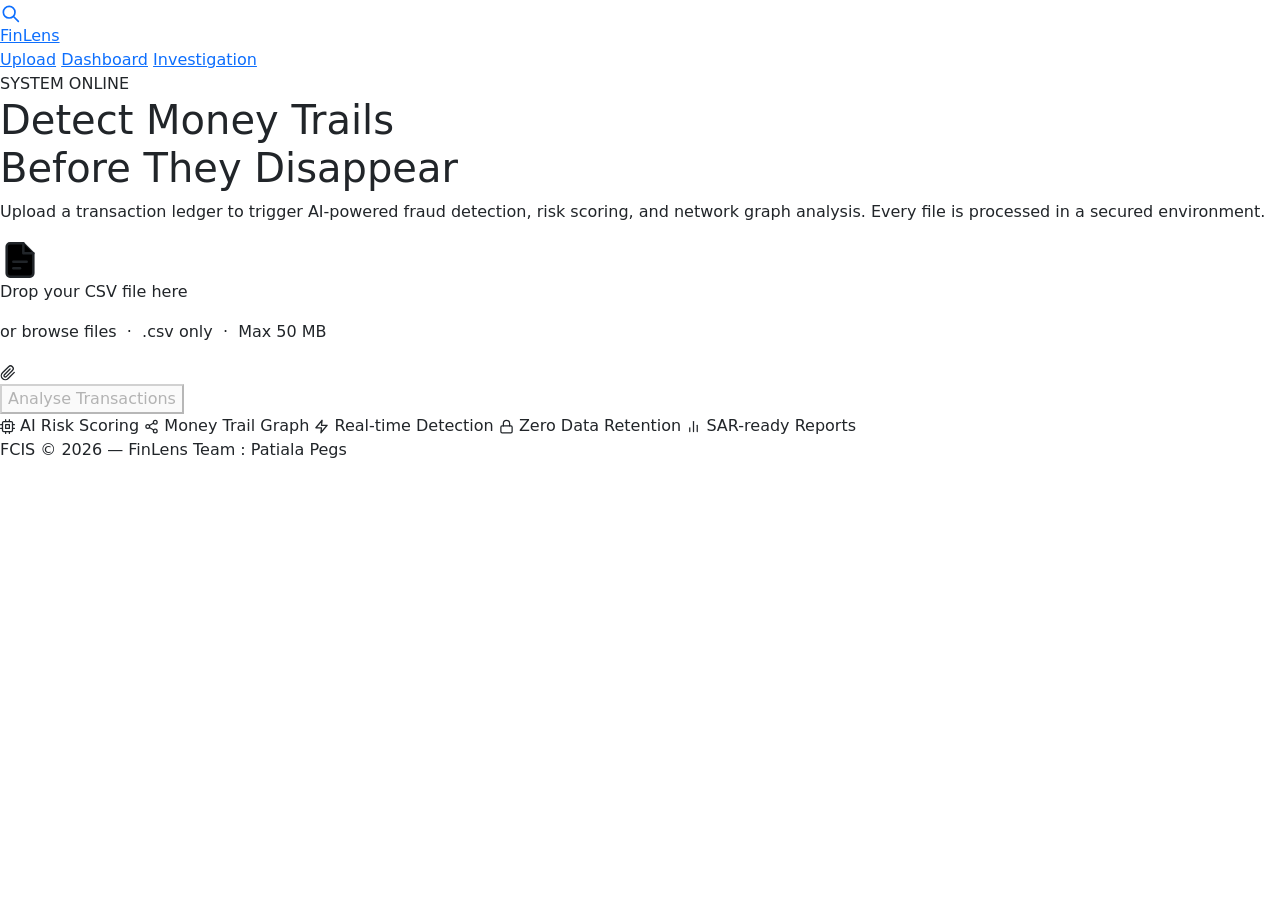
==== index.html @ 8f6d6f39 "Update index.html" ====
<!DOCTYPE html>
<html lang="en">
<head>
  <meta charset="UTF-8" />
  <meta name="viewport" content="width=device-width, initial-scale=1.0" />
  <meta http-equiv="X-Content-Type-Options" content="nosniff" />
  <meta http-equiv="X-Frame-Options" content="DENY" />
  <meta name="referrer" content="strict-origin-when-cross-origin" />
  <title>FinLens</title>

  <link
    rel="stylesheet"
    href="https://cdn.jsdelivr.net/npm/bootstrap@5.3.3/dist/css/bootstrap.min.css"
    integrity="sha384-QWTKZyjpPEjISv5WaRU9OFeRpok6YctnYmDr5pNlyT2bRjXh0JMhjY6hW+ALEwIH"
    crossorigin="anonymous"
  />
  <link
    rel="stylesheet"
    href="https://cdn.jsdelivr.net/npm/bootstrap-icons@1.11.3/font/bootstrap-icons.min.css"
    crossorigin="anonymous"
  />
  <link rel="stylesheet" href="style.css" />
  <link rel="icon" type="image/x-icon" href="favicon.ico">

<link rel="icon" type="image/png" sizes="32x32" href="favicon-32x32.png">
<link rel="icon" type="image/png" sizes="16x16" href="favicon-16x16.png">

<link rel="apple-touch-icon" sizes="192x192" href="favicon-192x192.png">
</head>
<body class="upload-page">

  <!-- ===================== NAVBAR ===================== -->
  <nav class="fcis-navbar">
    <a href="index.html" class="fcis-brand">
      <!-- Brand icon: magnifying glass / search -->
      <div class="fcis-brand-icon">
        <svg width="20" height="20" viewBox="0 0 24 24" fill="none" stroke="currentColor" stroke-width="2" stroke-linecap="round" stroke-linejoin="round" aria-hidden="true">
          <circle cx="11" cy="11" r="7"/>
          <line x1="16.5" y1="16.5" x2="22" y2="22"/>
        </svg>
      </div>
      <span class="fcis-brand-name">FinLens</span>
    </a>

    <div class="fcis-nav-links">
      <a href="index.html"         class="fcis-nav-link active">Upload</a>
      <a href="dashboard.html"     class="fcis-nav-link">Dashboard</a>
      <a href="investigation.html" class="fcis-nav-link">Investigation</a>
    </div>

    <span class="status-dot">SYSTEM ONLINE</span>
  </nav>

  <!-- ===================== HERO ===================== -->
  <main class="upload-hero">
    <div class="upload-hero-inner">

      <!-- <div class="upload-eyebrow">Financial Crime Intelligence</div> -->

      <h1 class="upload-title">
        Detect <span>Money Trails</span><br />Before They Disappear
      </h1>

      <p class="upload-subtitle">
        Upload a transaction ledger to trigger AI-powered fraud detection, risk scoring,
        and network graph analysis. Every file is processed in a secured environment.
      </p>

      <!-- Drop Zone -->
      <div id="drop-zone" class="drop-zone" role="button" aria-label="CSV file upload area" tabindex="0">

        <!-- File / document icon -->
        <span class="drop-icon" aria-hidden="true">
          <svg width="40" height="40" viewBox="0 0 24 24" fill="black" stroke="currentColor" stroke-width="1.5" stroke-linecap="round" stroke-linejoin="round">
            <path d="M14 2H6a2 2 0 0 0-2 2v16a2 2 0 0 0 2 2h12a2 2 0 0 0 2-2V8z"/>
            <polyline points="14 2 14 8 20 8"/>
            <line x1="8" y1="13" x2="16" y2="13"/>
            <line x1="8" y1="17" x2="12" y2="17"/>
          </svg>
        </span>

        <p class="drop-title">Drop your CSV file here</p>
        <p class="drop-hint">
          or <span class="drop-browse" id="browse-btn" role="button" tabindex="0">browse files</span>
          &nbsp;·&nbsp; .csv only &nbsp;·&nbsp; Max 50 MB
        </p>

        <input
          type="file"
          id="csv-file-input"
          accept=".csv"
          style="display:none"
          aria-hidden="true"
          tabindex="-1"
        />
      </div>

      <!-- File info row (shown after selection) -->
      <div id="file-selected-info" class="file-selected-info">
        <!-- Paperclip / attachment icon -->
        <svg width="16" height="16" viewBox="0 0 24 24" fill="none" stroke="currentColor" stroke-width="2" stroke-linecap="round" stroke-linejoin="round" aria-hidden="true">
          <path d="M21.44 11.05l-9.19 9.19a6 6 0 0 1-8.49-8.49l9.19-9.19a4 4 0 0 1 5.66 5.66L9.41 17.41a2 2 0 0 1-2.83-2.83l8.49-8.48"/>
        </svg>
        <span id="file-name" class="file-name"></span>
        <span id="file-size" class="file-size"></span>
      </div>

      <!-- Status message -->
      <div id="upload-status" class="upload-status" role="status" aria-live="polite">
        <span id="status-icon" class="status-icon"></span>
        <span id="status-msg"></span>
      </div>

      <!-- Actions -->
      <div class="upload-actions">
        <button
          id="upload-btn"
          class="btn-fcis-primary"
          disabled
          aria-label="Upload and analyse CSV file"
        >
          <span id="upload-spinner" style="display:none" class="spinner" aria-hidden="true"></span>
          <span>Analyse Transactions</span>
        </button>

        
      </div>

      <!-- Feature pills -->
      <div class="feature-pills" aria-label="Capabilities">

        <!-- AI Risk Scoring: cpu / chip icon -->
        <span class="feature-pill">
          <svg width="15" height="15" viewBox="0 0 24 24" fill="none" stroke="currentColor" stroke-width="2" stroke-linecap="round" stroke-linejoin="round" aria-hidden="true">
            <rect x="4" y="4" width="16" height="16" rx="2"/>
            <rect x="9" y="9" width="6" height="6"/>
            <line x1="9"  y1="1"  x2="9"  y2="4"/>
            <line x1="15" y1="1"  x2="15" y2="4"/>
            <line x1="9"  y1="20" x2="9"  y2="23"/>
            <line x1="15" y1="20" x2="15" y2="23"/>
            <line x1="1"  y1="9"  x2="4"  y2="9"/>
            <line x1="1"  y1="15" x2="4"  y2="15"/>
            <line x1="20" y1="9"  x2="23" y2="9"/>
            <line x1="20" y1="15" x2="23" y2="15"/>
          </svg>
          AI Risk Scoring
        </span>

        <!-- Money Trail Graph: share / node network icon -->
        <span class="feature-pill">
          <svg width="15" height="15" viewBox="0 0 24 24" fill="none" stroke="currentColor" stroke-width="2" stroke-linecap="round" stroke-linejoin="round" aria-hidden="true">
            <circle cx="18" cy="5"  r="3"/>
            <circle cx="6"  cy="12" r="3"/>
            <circle cx="18" cy="19" r="3"/>
            <line x1="8.59"  y1="13.51" x2="15.42" y2="17.49"/>
            <line x1="15.41" y1="6.51"  x2="8.59"  y2="10.49"/>
          </svg>
          Money Trail Graph
        </span>

        <!-- Real-time Detection: zap / lightning icon -->
        <span class="feature-pill">
          <svg width="15" height="15" viewBox="0 0 24 24" fill="none" stroke="currentColor" stroke-width="2" stroke-linecap="round" stroke-linejoin="round" aria-hidden="true">
            <polygon points="13 2 3 14 12 14 11 22 21 10 12 10 13 2"/>
          </svg>
          Real-time Detection
        </span>

        <!-- Zero Data Retention: lock icon -->
        <span class="feature-pill">
          <svg width="15" height="15" viewBox="0 0 24 24" fill="none" stroke="currentColor" stroke-width="2" stroke-linecap="round" stroke-linejoin="round" aria-hidden="true">
            <rect x="3" y="11" width="18" height="11" rx="2" ry="2"/>
            <path d="M7 11V7a5 5 0 0 1 10 0v4"/>
          </svg>
          Zero Data Retention
        </span>

        <!-- SAR-ready Reports: bar chart icon -->
        <span class="feature-pill">
          <svg width="15" height="15" viewBox="0 0 24 24" fill="none" stroke="currentColor" stroke-width="2" stroke-linecap="round" stroke-linejoin="round" aria-hidden="true">
            <line x1="18" y1="20" x2="18" y2="10"/>
            <line x1="12" y1="20" x2="12" y2="4"/>
            <line x1="6"  y1="20" x2="6"  y2="14"/>
          </svg>
          SAR-ready Reports
        </span>

      </div>

    </div>
  </main>

  <!-- ===================== FOOTER ===================== -->
  <footer class="fcis-footer">
    <span class="fcis-footer-text">FCIS &copy; 2026 &mdash; FinLens</span>
    <span class="fcis-footer-text">Team : Patiala Pegs</span>
  </footer>

  <script
    src="https://cdn.jsdelivr.net/npm/bootstrap@5.3.3/dist/js/bootstrap.bundle.min.js"
    integrity="sha384-YvpcrYf0tY3lHB60NNkmXc4s9bIOgUxi8T/jzmWBjstz8T8AlGkgqamFxlYEMJF8"
    crossorigin="anonymous"
  ></script>
  <script src="app.js"></script>
</body>
</html>
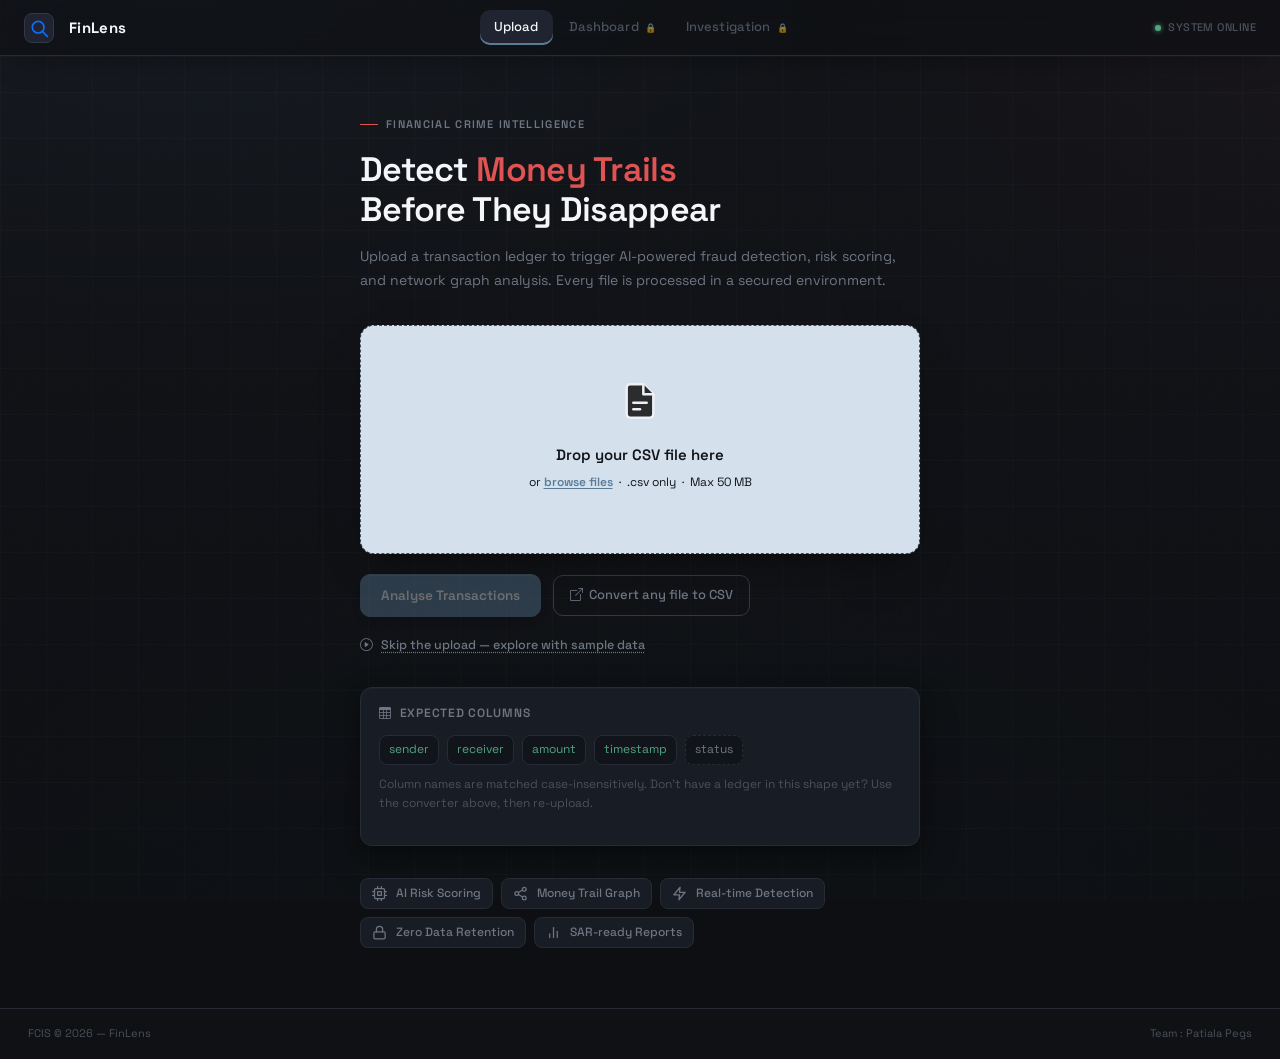
==== commit 20f033df: "Add files via upload" ====
--- a/index.html
+++ b/index.html
@@ -21,10 +21,8 @@
   />
   <link rel="stylesheet" href="style.css" />
   <link rel="icon" type="image/x-icon" href="favicon.ico">
-
 <link rel="icon" type="image/png" sizes="32x32" href="favicon-32x32.png">
 <link rel="icon" type="image/png" sizes="16x16" href="favicon-16x16.png">
-
 <link rel="apple-touch-icon" sizes="192x192" href="favicon-192x192.png">
 </head>
 <body class="upload-page">
@@ -32,7 +30,6 @@
   <!-- ===================== NAVBAR ===================== -->
   <nav class="fcis-navbar">
     <a href="index.html" class="fcis-brand">
-      <!-- Brand icon: magnifying glass / search -->
       <div class="fcis-brand-icon">
         <svg width="20" height="20" viewBox="0 0 24 24" fill="none" stroke="currentColor" stroke-width="2" stroke-linecap="round" stroke-linejoin="round" aria-hidden="true">
           <circle cx="11" cy="11" r="7"/>
@@ -42,20 +39,31 @@
       <span class="fcis-brand-name">FinLens</span>
     </a>
 
-    <div class="fcis-nav-links">
-      <a href="index.html"         class="fcis-nav-link active">Upload</a>
-      <a href="dashboard.html"     class="fcis-nav-link">Dashboard</a>
-      <a href="investigation.html" class="fcis-nav-link">Investigation</a>
+    <div class="fcis-nav-links" id="fcis-nav-links">
+      <a href="index.html" class="fcis-nav-link active">Upload</a>
+      <a href="dashboard.html" class="fcis-nav-link" data-requires-upload>Dashboard</a>
+      <a href="investigation.html" class="fcis-nav-link" data-requires-upload>Investigation</a>
     </div>
 
-    <span class="status-dot">SYSTEM ONLINE</span>
+    <div class="fcis-navbar-right">
+      <span class="status-dot"><span class="status-text">SYSTEM ONLINE</span></span>
+      <button class="fcis-menu-toggle" id="nav-menu-toggle" aria-label="Toggle navigation menu" aria-expanded="false" aria-controls="fcis-nav-links">
+        <span class="menu-bar"></span>
+        <span class="menu-bar"></span>
+        <span class="menu-bar"></span>
+      </button>
+    </div>
   </nav>
+  <div class="nav-menu-backdrop" id="nav-menu-backdrop"></div>
+
+  <!-- Toast for locked-nav clicks -->
+  <div id="nav-toast" class="nav-toast" role="status" aria-live="polite"></div>
 
   <!-- ===================== HERO ===================== -->
   <main class="upload-hero">
     <div class="upload-hero-inner">
 
-      <!-- <div class="upload-eyebrow">Financial Crime Intelligence</div> -->
+      <div class="upload-eyebrow">Financial Crime Intelligence</div>
 
       <h1 class="upload-title">
         Detect <span>Money Trails</span><br />Before They Disappear
@@ -69,7 +77,6 @@
       <!-- Drop Zone -->
       <div id="drop-zone" class="drop-zone" role="button" aria-label="CSV file upload area" tabindex="0">
 
-        <!-- File / document icon -->
         <span class="drop-icon" aria-hidden="true">
           <svg width="40" height="40" viewBox="0 0 24 24" fill="black" stroke="currentColor" stroke-width="1.5" stroke-linecap="round" stroke-linejoin="round">
             <path d="M14 2H6a2 2 0 0 0-2 2v16a2 2 0 0 0 2 2h12a2 2 0 0 0 2-2V8z"/>
@@ -97,7 +104,6 @@
 
       <!-- File info row (shown after selection) -->
       <div id="file-selected-info" class="file-selected-info">
-        <!-- Paperclip / attachment icon -->
         <svg width="16" height="16" viewBox="0 0 24 24" fill="none" stroke="currentColor" stroke-width="2" stroke-linecap="round" stroke-linejoin="round" aria-hidden="true">
           <path d="M21.44 11.05l-9.19 9.19a6 6 0 0 1-8.49-8.49l9.19-9.19a4 4 0 0 1 5.66 5.66L9.41 17.41a2 2 0 0 1-2.83-2.83l8.49-8.48"/>
         </svg>
@@ -123,13 +129,43 @@
           <span>Analyse Transactions</span>
         </button>
 
-        
+        <a
+          href="https://cloudconvert.com/csv-converter"
+          target="_blank"
+          rel="noopener noreferrer"
+          class="btn-fcis-ghost"
+        >
+          <i class="bi bi-box-arrow-up-right" aria-hidden="true"></i>
+          Convert any file to CSV
+        </a>
+      </div>
+
+      <button id="demo-data-btn" class="demo-data-link" type="button">
+        <i class="bi bi-play-circle" aria-hidden="true"></i>
+        Skip the upload — explore with sample data
+      </button>
+
+      <!-- Expected schema -->
+      <div class="schema-card">
+        <div class="schema-card-header">
+          <i class="bi bi-table" aria-hidden="true"></i>
+          Expected columns
+        </div>
+        <div class="schema-cols">
+          <code>sender</code>
+          <code>receiver</code>
+          <code>amount</code>
+          <code>timestamp</code>
+          <code class="schema-optional">status</code>
+        </div>
+        <p class="schema-note">
+          Column names are matched case-insensitively. Don't have a ledger in this shape yet?
+          Use the converter above, then re-upload.
+        </p>
       </div>
 
       <!-- Feature pills -->
       <div class="feature-pills" aria-label="Capabilities">
-
-        <!-- AI Risk Scoring: cpu / chip icon -->
         <span class="feature-pill">
           <svg width="15" height="15" viewBox="0 0 24 24" fill="none" stroke="currentColor" stroke-width="2" stroke-linecap="round" stroke-linejoin="round" aria-hidden="true">
             <rect x="4" y="4" width="16" height="16" rx="2"/>
@@ -145,8 +181,6 @@
           </svg>
           AI Risk Scoring
         </span>
-
-        <!-- Money Trail Graph: share / node network icon -->
         <span class="feature-pill">
           <svg width="15" height="15" viewBox="0 0 24 24" fill="none" stroke="currentColor" stroke-width="2" stroke-linecap="round" stroke-linejoin="round" aria-hidden="true">
             <circle cx="18" cy="5"  r="3"/>
@@ -157,16 +191,12 @@
           </svg>
           Money Trail Graph
         </span>
-
-        <!-- Real-time Detection: zap / lightning icon -->
         <span class="feature-pill">
           <svg width="15" height="15" viewBox="0 0 24 24" fill="none" stroke="currentColor" stroke-width="2" stroke-linecap="round" stroke-linejoin="round" aria-hidden="true">
             <polygon points="13 2 3 14 12 14 11 22 21 10 12 10 13 2"/>
           </svg>
           Real-time Detection
         </span>
-
-        <!-- Zero Data Retention: lock icon -->
         <span class="feature-pill">
           <svg width="15" height="15" viewBox="0 0 24 24" fill="none" stroke="currentColor" stroke-width="2" stroke-linecap="round" stroke-linejoin="round" aria-hidden="true">
             <rect x="3" y="11" width="18" height="11" rx="2" ry="2"/>
@@ -174,8 +204,6 @@
           </svg>
           Zero Data Retention
         </span>
-
-        <!-- SAR-ready Reports: bar chart icon -->
         <span class="feature-pill">
           <svg width="15" height="15" viewBox="0 0 24 24" fill="none" stroke="currentColor" stroke-width="2" stroke-linecap="round" stroke-linejoin="round" aria-hidden="true">
             <line x1="18" y1="20" x2="18" y2="10"/>
@@ -184,7 +212,6 @@
           </svg>
           SAR-ready Reports
         </span>
-
       </div>
 
     </div>
@@ -203,4 +230,4 @@
   ></script>
   <script src="app.js"></script>
 </body>
-</html>
+</html>
--- a/style.css
+++ b/style.css
@@ -0,0 +1,1811 @@
+@import url('https://fonts.googleapis.com/css2?family=Space+Grotesk:wght@300;400;500;600;700&family=JetBrains+Mono:wght@400;500;600;700&display=swap');
+
+/* ============================================================
+   DESIGN TOKENS
+   ============================================================ */
+:root {
+  /* Surfaces */
+  --bg-primary:      #0F1115;
+  --bg-panel:        #181C24;
+  --bg-panel-raised: #1F2430;
+  --bg-inset:        #11141A;
+  --bg-overlay:      rgba(15, 17, 21, 0.82);
+
+  /* Borders */
+  --border-subtle: #262B35;
+  --border-default:#323847;
+  --border-strong: #424A5C;
+
+  /* Text */
+  --text-primary:   #F4F6F8;
+  --text-secondary: #6E7683;
+  --text-tertiary:  #4A505C;
+
+  /* Risk gradient — the only colour system that carries meaning */
+  --critical: #E05353;
+  --high:     #D17A4A;
+  --medium:   #DF9F4F;
+  --low:      #52A47F;
+
+  --critical-wash: rgba(224, 83, 83, 0.12);
+  --high-wash:     rgba(209, 122, 74, 0.12);
+  --medium-wash:   rgba(223, 159, 79, 0.12);
+  --low-wash:      rgba(82, 164, 127, 0.12);
+
+  --critical-border: rgba(224, 83, 83, 0.32);
+  --high-border:     rgba(209, 122, 74, 0.32);
+  --medium-border:   rgba(223, 159, 79, 0.32);
+  --low-border:      rgba(82, 164, 127, 0.32);
+
+  /* Neutral accent — used for navigation/action, never for risk */
+  --accent:       #5B7C99;
+  --accent-hover: #6E91AC;
+  --accent-wash:  rgba(91, 124, 153, 0.14);
+  --accent-border:rgba(91, 124, 153, 0.32);
+
+  /* Type */
+  --font-display: 'Space Grotesk', -apple-system, BlinkMacSystemFont, sans-serif;
+  --font-body:    'Space Grotesk', -apple-system, BlinkMacSystemFont, sans-serif;
+  --font-mono:    'Space Grotesk', 'Courier New', monospace;
+
+  /* Radii */
+  --radius-sm: 8px;
+  --radius-md: 10px;
+  --radius-lg: 12px;
+  --radius-xl: 14px;
+
+  /* Motion */
+  --ease: cubic-bezier(0.4, 0, 0.2, 1);
+  --motion: 280ms var(--ease);
+  --motion-fast: 160ms var(--ease);
+
+  /* Elevation — layered soft shadows, no hard rings, no glow at the edge */
+  --shadow-panel:
+    0 1px 0 rgba(255, 255, 255, 0.03) inset,
+    0 1px 1px rgba(0, 0, 0, 0.4),
+    0 10px 24px rgba(0, 0, 0, 0.32),
+    0 28px 56px rgba(0, 0, 0, 0.22);
+  --shadow-drawer:
+    0 1px 0 rgba(255, 255, 255, 0.04) inset,
+    0 2px 4px rgba(0, 0, 0, 0.42),
+    0 18px 44px rgba(0, 0, 0, 0.46),
+    0 36px 88px rgba(0, 0, 0, 0.3);
+  --shadow-float:
+    0 1px 0 rgba(255, 255, 255, 0.025) inset,
+    0 6px 16px rgba(0, 0, 0, 0.3),
+    0 18px 40px rgba(0, 0, 0, 0.22);
+  --shadow-inset: inset 0 1px 0 rgba(255, 255, 255, 0.02);
+
+  /* Ambient glow — soft and distant, never a ring at the edge */
+  --glow-accent:   0 0 90px -34px rgba(91, 124, 153, 0.22);
+  --glow-critical: 0 0 80px -32px rgba(224, 83, 83, 0.16);
+  --glow-low:      0 0 80px -32px rgba(82, 164, 127, 0.14);
+}
+
+*, *::before, *::after { box-sizing: border-box; margin: 0; padding: 0; }
+html { scroll-behavior: smooth; }
+
+body {
+  font-family: var(--font-body);
+  color: var(--text-primary);
+  font-size: 14px;
+  line-height: 1.6;
+  min-height: 100vh;
+  -webkit-font-smoothing: antialiased;
+  font-feature-settings: "tnum" 1;
+  overflow-x: hidden; /* safety net: no page ever scrolls sideways */
+
+  /* Analyst-desk backdrop: soft ambient glow + near-invisible grid + faint grain.
+     Layers are listed top-to-bottom: noise, grid (v), grid (h), then the three
+     ambient glows, over the flat base colour. */
+  background-color: var(--bg-primary);
+  background-image:
+    url("data:image/svg+xml,%3Csvg xmlns='http://www.w3.org/2000/svg' width='140' height='140'%3E%3Cfilter id='n'%3E%3CfeTurbulence type='fractalNoise' baseFrequency='0.85' numOctaves='2' stitchTiles='stitch'/%3E%3CfeColorMatrix type='matrix' values='0 0 0 0 1 0 0 0 0 1 0 0 0 0 1 0 0 0 0.05 0'/%3E%3C/filter%3E%3Crect width='100%25' height='100%25' filter='url(%23n)'/%3E%3C/svg%3E"),
+    linear-gradient(90deg, rgba(255, 255, 255, 0.014) 1px, transparent 1px),
+    linear-gradient(rgba(255, 255, 255, 0.014) 1px, transparent 1px),
+    radial-gradient(ellipse 1100px 650px at 14% -8%, rgba(91, 124, 153, 0.065), transparent 62%),
+    radial-gradient(ellipse 900px 620px at 104% 4%, rgba(224, 83, 83, 0.03), transparent 58%),
+    radial-gradient(ellipse 1300px 800px at 50% 112%, rgba(82, 164, 127, 0.022), transparent 64%);
+  background-repeat: repeat, repeat, repeat, no-repeat, no-repeat, no-repeat;
+  background-size: 150px 150px, 46px 46px, 46px 46px, 100% 100%, 100% 100%, 100% 100%;
+  background-position: 0 0, 0 0, 0 0, 0 0, 0 0, 0 0;
+  background-attachment: fixed;
+  background-blend-mode: overlay, normal, normal, normal, normal, normal;
+}
+
+img, svg, video, canvas { max-width: 100%; height: auto; }
+
+::-webkit-scrollbar { width: 6px; height: 6px; }
+::-webkit-scrollbar-track { background: var(--bg-primary); }
+::-webkit-scrollbar-thumb { background: var(--border-strong); border-radius: 3px; }
+::-webkit-scrollbar-thumb:hover { background: var(--accent); }
+
+:focus-visible { outline: 2px solid var(--accent); outline-offset: 2px; }
+
+h1, h2, h3, h4, h5, h6 {
+  font-family: var(--font-display);
+  font-weight: 600;
+  line-height: 1.25;
+  color: var(--text-primary);
+  letter-spacing: -0.01em;
+}
+
+.mono { font-family: var(--font-mono); }
+.text-critical  { color: var(--critical); }
+.text-low       { color: var(--low); }
+.text-medium    { color: var(--medium); }
+.text-muted-custom    { color: var(--text-tertiary); }
+.text-secondary-custom { color: var(--text-secondary); }
+
+/* ============================================================
+   NAVBAR
+   ============================================================ */
+.fcis-navbar {
+  background: rgba(15, 17, 21, 0.55);
+  border-bottom: 1px solid var(--border-subtle);
+  box-shadow: 0 1px 0 rgba(255, 255, 255, 0.02), 0 16px 32px -20px rgba(0, 0, 0, 0.6);
+  backdrop-filter: blur(10px);
+  -webkit-backdrop-filter: blur(10px);
+  position: sticky;
+  top: 0;
+  z-index: 1000;
+  padding: 0 24px;
+  height: 56px;
+  display: flex;
+  align-items: center;
+  justify-content: space-between;
+}
+
+.fcis-brand { display: flex; align-items: center; gap: 15px; text-decoration: none; }
+
+.fcis-brand-icon {
+  width: 30px; height: 30px;
+  background: var(--bg-panel-raised);
+  border: 1px solid var(--border-default);
+  border-radius: var(--radius-sm);
+  display: flex; align-items: center; justify-content: center;
+  font-size: 13px;
+}
+
+.fcis-brand-name {
+  font-family: var(--font-display);
+  font-weight: 700;
+  font-size: 15px;
+  color: var(--text-primary);
+  letter-spacing: 0.02em;
+}
+
+.fcis-nav-links { display: flex; align-items: center; gap: 2px; }
+
+.fcis-nav-link {
+  font-size: 13px;
+  font-weight: 500;
+  color: var(--text-secondary);
+  text-decoration: none;
+  padding: 7px 14px;
+  border-radius: var(--radius-md);
+  transition: background var(--motion-fast), color var(--motion-fast);
+  letter-spacing: 0.01em;
+}
+
+.fcis-nav-link:hover { background: var(--bg-panel-raised); color: var(--text-primary); }
+
+.fcis-nav-link.active {
+  background: var(--bg-panel-raised);
+  color: var(--text-primary);
+  box-shadow: inset 0 -2px 0 var(--accent);
+}
+
+.fcis-nav-link.nav-locked {
+  color: var(--text-tertiary);
+  cursor: not-allowed;
+  position: relative;
+}
+.fcis-nav-link.nav-locked:hover { background: transparent; color: var(--text-tertiary); }
+.fcis-nav-link.nav-locked::after {
+  content: '🔒';
+  font-size: 9px;
+  margin-left: 6px;
+  opacity: 0.6;
+  vertical-align: middle;
+}
+
+.nav-toast {
+  position: fixed;
+  top: 68px;
+  left: 50%;
+  transform: translateX(-50%) translateY(-8px);
+  background: var(--bg-panel-raised);
+  border: 1px solid var(--border-default);
+  color: var(--text-primary);
+  font-size: 12.5px;
+  font-weight: 500;
+  padding: 10px 18px;
+  border-radius: var(--radius-md);
+  box-shadow: var(--shadow-panel);
+  z-index: 2000;
+  opacity: 0;
+  pointer-events: none;
+  transition: opacity var(--motion), transform var(--motion);
+  max-width: calc(100vw - 32px);
+  text-align: center;
+}
+.nav-toast.visible { opacity: 1; transform: translateX(-50%) translateY(0); }
+
+.status-dot {
+  display: inline-flex; align-items: center; gap: 7px;
+  font-family: var(--font-mono);
+  font-size: 11px; font-weight: 500;
+  letter-spacing: 0.04em;
+  color: var(--text-tertiary);
+}
+.status-dot::before {
+  content: '';
+  width: 6px; height: 6px;
+  border-radius: 50%;
+  background: var(--low);
+  box-shadow: 0 0 5px var(--low);
+  animation: pulse-status 2.5s infinite;
+}
+@keyframes pulse-status { 0%, 100% { opacity: 1; } 50% { opacity: 0.35; } }
+
+/* ============================================================
+   MOBILE NAVBAR — hamburger menu + dropdown panel
+   Desktop keeps the original inline nav-links row untouched.
+   ============================================================ */
+.fcis-navbar-right { display: flex; align-items: center; gap: 12px; }
+
+.fcis-menu-toggle {
+  display: none;
+  flex-direction: column;
+  align-items: center;
+  justify-content: center;
+  gap: 4px;
+  width: 36px;
+  height: 36px;
+  background: var(--bg-panel-raised);
+  border: 1px solid var(--border-default);
+  border-radius: var(--radius-md);
+  cursor: pointer;
+  flex-shrink: 0;
+}
+
+.menu-bar {
+  width: 16px;
+  height: 2px;
+  background: var(--text-primary);
+  border-radius: 1px;
+  transition: transform var(--motion-fast), opacity var(--motion-fast);
+}
+
+.fcis-menu-toggle[aria-expanded="true"] .menu-bar:nth-child(1) { transform: translateY(6px) rotate(45deg); }
+.fcis-menu-toggle[aria-expanded="true"] .menu-bar:nth-child(2) { opacity: 0; }
+.fcis-menu-toggle[aria-expanded="true"] .menu-bar:nth-child(3) { transform: translateY(-6px) rotate(-45deg); }
+
+.nav-menu-backdrop {
+  display: none;
+  position: fixed;
+  inset: 56px 0 0 0;
+  background: rgba(0, 0, 0, 0.45);
+  z-index: 999;
+}
+.nav-menu-backdrop.visible { display: block; }
+
+@media (max-width: 768px) {
+  .fcis-navbar { padding: 0 14px; }
+  .fcis-brand-name { font-size: 14px; }
+  .status-dot .status-text { display: none; }
+  .fcis-menu-toggle { display: flex; }
+
+  .fcis-nav-links {
+    position: fixed;
+    top: 56px;
+    left: 10px;
+    right: 10px;
+    flex-direction: column;
+    align-items: stretch;
+    gap: 4px;
+    background: var(--bg-panel);
+    border: 1px solid var(--border-default);
+    border-radius: var(--radius-lg);
+    padding: 8px;
+    margin-top: 6px;
+    box-shadow: var(--shadow-drawer);
+    max-height: 0;
+    opacity: 0;
+    overflow: hidden;
+    pointer-events: none;
+    transition: max-height var(--motion), opacity var(--motion);
+    z-index: 1001;
+  }
+
+  .fcis-nav-links.mobile-open {
+    max-height: 260px;
+    opacity: 1;
+    pointer-events: auto;
+  }
+
+  .fcis-nav-link {
+    padding: 13px 14px;
+    font-size: 14.5px;
+    border-radius: var(--radius-md);
+  }
+
+  .fcis-nav-link.active { box-shadow: none; background: var(--accent-wash); color: var(--accent); }
+}
+
+@media (min-width: 769px) {
+  .fcis-menu-toggle { display: none; }
+  .nav-menu-backdrop { display: none !important; }
+}
+
+/* ============================================================
+   CARDS / PANELS
+   ============================================================ */
+.fcis-card {
+  background: var(--bg-panel);
+  border: 1px solid var(--border-subtle);
+  border-radius: var(--radius-lg);
+  padding: 22px;
+  box-shadow: var(--shadow-panel);
+  transition: border-color var(--motion);
+}
+.fcis-card:hover { border-color: var(--border-default); }
+.fcis-card-sm { padding: 16px; }
+.fcis-card-lg { padding: 30px; }
+
+.stat-card {
+  background:linear-gradient(#212736 , #191f37) ;
+  border: 1px solid var(--border-subtle);
+  border-radius: var(--radius-lg);
+  padding: 20px 22px;
+  box-shadow: var(--shadow-panel);
+  transition: border-color var(--motion), transform var(--motion);
+  position: relative;
+}
+.stat-card::before {
+  content: '';
+  position: absolute;
+  top: 14px; left: 0;
+  width: 2px;
+  height: calc(100% - 28px);
+  border-radius: 0 2px 2px 0;
+}
+.stat-card.stat-info::before    { background: var(--accent); }
+.stat-card.stat-safe::before    { background: var(--low); }
+.stat-card.stat-warning::before { background: var(--high); }
+.stat-card.stat-danger::before  { background: var(--critical); }
+.stat-card:hover { border-color: var(--border-default); transform: translateY(-1px); }
+
+.stat-icon {
+  width: 36px; height: 36px;
+  border-radius: var(--radius-md);
+  display: flex; align-items: center; justify-content: center;
+  font-size: 16px;
+  margin-bottom: 18px;
+}
+.stat-icon.icon-info    { background: var(--accent-wash);   color: var(--accent); }
+.stat-icon.icon-safe    { background: var(--low-wash);      color: var(--low); }
+.stat-icon.icon-warning { background: var(--high-wash);     color: var(--high); }
+.stat-icon.icon-danger  { background: var(--critical-wash); color: var(--critical); }
+
+.stat-value {
+  font-family: var(--font-mono);
+  font-size: 28px;
+  font-weight: 600;
+  line-height: 1;
+  margin-bottom: 6px;
+  letter-spacing: -0.01em;
+}
+.stat-label {
+  font-size: 11px;
+  font-weight: 500;
+  color: var(--text-secondary);
+  text-transform: uppercase;
+  letter-spacing: 0.07em;
+}
+
+/* Case summary strip */
+.case-strip {
+  display: flex;
+  align-items: center;
+  gap: 20px;
+  background: var(--bg-panel);
+  border: 1px solid var(--border-subtle);
+  border-radius: var(--radius-lg);
+  padding: 14px 20px;
+  margin-bottom: 20px;
+  flex-wrap: wrap;
+  box-shadow: var(--shadow-float);
+}
+.case-strip-item { display: flex; flex-direction: column; gap: 3px; }
+.case-strip-label {
+  font-size: 10px; font-weight: 600;
+  text-transform: uppercase;
+  letter-spacing: 0.07em;
+  color: var(--text-tertiary);
+}
+.case-strip-value {
+  font-family: var(--font-mono);
+  font-size: 13px;
+  font-weight: 600;
+  color: var(--text-primary);
+}
+.case-strip-divider { width: 1px; height: 28px; background: var(--border-subtle); }
+
+@media (max-width: 560px) {
+  .case-strip { flex-direction: column; align-items: flex-start; gap: 10px; padding: 14px 16px; }
+  .case-strip-divider { display: none; }
+}
+
+/* ============================================================
+   BADGES
+   ============================================================ */
+.fcis-badge {
+  font-family: var(--font-mono);
+  font-size: 10.5px;
+  font-weight: 600;
+  padding: 3px 9px;
+  border-radius: var(--radius-sm);
+  letter-spacing: 0.04em;
+  display: inline-flex;
+  align-items: center;
+  gap: 4px;
+  white-space: nowrap;
+}
+.badge-critical { background: var(--critical-wash); color: var(--critical); border: 1px solid var(--critical-border); }
+.badge-high     { background: var(--high-wash);     color: var(--high);     border: 1px solid var(--high-border); }
+.badge-medium   { background: var(--medium-wash);   color: var(--medium);   border: 1px solid var(--medium-border); }
+.badge-low      { background: var(--low-wash);      color: var(--low);      border: 1px solid var(--low-border); }
+
+/* ============================================================
+   TABLES
+   ============================================================ */
+.fcis-table-wrapper {
+  overflow-x: auto;
+  border-radius: var(--radius-lg);
+  border: 1px solid var(--border-subtle);
+  box-shadow: var(--shadow-inset), 0 10px 24px -14px rgba(0, 0, 0, 0.5);
+}
+.fcis-table { width: 100%; border-collapse: collapse; font-size: 13px; }
+.fcis-table thead tr { background: var(--bg-inset); }
+.fcis-table thead th {
+  padding: 11px 16px;
+  text-align: left;
+  font-size: 10.5px;
+  font-weight: 600;
+  text-transform: uppercase;
+  letter-spacing: 0.07em;
+  color: var(--text-secondary);
+  border-bottom: 1px solid var(--border-subtle);
+  white-space: nowrap;
+  user-select: none;
+}
+.fcis-table thead th.sortable { cursor: pointer; transition: color var(--motion-fast); }
+.fcis-table thead th.sortable:hover { color: var(--text-primary); }
+.fcis-table thead th.sort-active    { color: var(--accent); }
+.sort-icon { margin-left: 4px; opacity: 0.5; font-size: 10px; }
+.sort-icon.active { opacity: 1; color: var(--accent); }
+.fcis-table tbody tr { border-bottom: 1px solid var(--border-subtle); transition: background var(--motion-fast); }
+.fcis-table tbody tr:last-child { border-bottom: none; }
+.fcis-table tbody tr:hover { background: var(--bg-panel-raised); cursor: pointer; }
+.fcis-table tbody td { padding: 12px 16px; color: var(--text-primary); font-size: 13px; }
+.fcis-table tbody td.mono-cell { font-family: var(--font-mono); font-size: 12px; }
+
+.risk-bar-wrap { display: flex; align-items: center; gap: 10px; min-width: 150px; }
+
+/* ============================================================
+   TABLE → CARD TRANSFORM (mobile)
+   Applies to any table tagged .risk-table, .tx-table, or
+   .suspicious-table. JS sets data-label on each <td> so the
+   label can render via ::before.
+   ============================================================ */
+@media (max-width: 640px) {
+  .fcis-table.risk-table thead,
+  .fcis-table.tx-table thead,
+  .fcis-table.suspicious-table thead { display: none; }
+
+  .fcis-table.risk-table tbody,
+  .fcis-table.tx-table tbody,
+  .fcis-table.suspicious-table tbody { display: block; }
+
+  .fcis-table.risk-table tbody tr,
+  .fcis-table.tx-table tbody tr,
+  .fcis-table.suspicious-table tbody tr {
+    display: block;
+    background: var(--bg-panel-raised);
+    border: 1px solid var(--border-subtle);
+    border-radius: var(--radius-md);
+    margin: 10px;
+    padding: 10px 12px;
+    cursor: pointer;
+  }
+
+  .fcis-table.risk-table tbody td,
+  .fcis-table.tx-table tbody td,
+  .fcis-table.suspicious-table tbody td {
+    display: flex;
+    justify-content: space-between;
+    align-items: center;
+    gap: 10px;
+    padding: 7px 0;
+    border-bottom: 1px dashed var(--border-subtle);
+    font-size: 13px;
+  }
+
+  .fcis-table.risk-table tbody td:last-child,
+  .fcis-table.tx-table tbody td:last-child,
+  .fcis-table.suspicious-table tbody td:last-child { border-bottom: none; }
+
+  .fcis-table.risk-table tbody td::before,
+  .fcis-table.tx-table tbody td::before,
+  .fcis-table.suspicious-table tbody td::before {
+    content: attr(data-label);
+    font-size: 10px;
+    font-weight: 700;
+    text-transform: uppercase;
+    letter-spacing: 0.06em;
+    color: var(--text-tertiary);
+    flex-shrink: 0;
+  }
+
+  /* Rank number is redundant once the table is sorted visually as cards */
+  .fcis-table.risk-table tbody td[data-label="Rank"] { display: none; }
+
+  .risk-bar-wrap { min-width: 0; flex: 1; justify-content: flex-end; }
+
+  .fcis-table.risk-table + .fcis-table-wrapper,
+  .risk-table.fcis-table,
+  .tx-table.fcis-table,
+  .suspicious-table.fcis-table { background: transparent; }
+
+  .fcis-table-wrapper:has(.risk-table),
+  .fcis-table-wrapper:has(.tx-table),
+  .fcis-table-wrapper:has(.suspicious-table) { border: none; background: transparent; max-height: none; }
+
+  .suspicious-table thead th { position: static; } /* sticky header is meaningless once thead is hidden */
+}
+.risk-bar-track { flex: 1; height: 3px; background: var(--bg-inset); border-radius: 2px; overflow: hidden; }
+.risk-bar-fill { height: 100%; border-radius: 2px; transition: width var(--motion); }
+.risk-bar-fill.fill-critical { background: var(--critical); }
+.risk-bar-fill.fill-high     { background: var(--high); }
+.risk-bar-fill.fill-medium   { background: var(--medium); }
+.risk-bar-fill.fill-low      { background: var(--low); }
+.risk-score-num { font-family: var(--font-mono); font-size: 13px; font-weight: 600; min-width: 26px; text-align: right; }
+
+/* ============================================================
+   SEARCH
+   ============================================================ */
+.fcis-search { position: relative; max-width: 320px; }
+.fcis-search-icon { position: absolute; left: 12px; top: 50%; transform: translateY(-50%); color: var(--text-tertiary); font-size: 13px; pointer-events: none; }
+.fcis-search input {
+  width: 100%;
+  background: var(--bg-inset);
+  border: 1px solid var(--border-subtle);
+  border-radius: var(--radius-md);
+  color: var(--text-primary);
+  font-family: var(--font-body);
+  font-size: 13px;
+  padding: 9px 12px 9px 36px;
+  outline: none;
+  transition: border-color var(--motion-fast), box-shadow var(--motion-fast);
+}
+.fcis-search input::placeholder { color: var(--text-tertiary); }
+.fcis-search input:focus { border-color: var(--accent); box-shadow: 0 0 0 3px var(--accent-wash); }
+
+/* ============================================================
+   BUTTONS
+   ============================================================ */
+.btn-fcis-primary {
+  background: var(--accent);
+  color: var(--text-primary);
+  font-family: var(--font-body);
+  font-size: 13.5px;
+  font-weight: 600;
+  padding: 10px 20px;
+  border: 1px solid var(--accent);
+  border-radius: var(--radius-md);
+  cursor: pointer;
+  box-shadow: 0 1px 0 rgba(255, 255, 255, 0.12) inset, 0 6px 14px -6px rgba(0, 0, 0, 0.45);
+  transition: background var(--motion-fast), border-color var(--motion-fast), transform var(--motion-fast), box-shadow var(--motion-fast);
+  display: inline-flex; align-items: center; gap: 8px;
+}
+.btn-fcis-primary:hover:not(:disabled) {
+  background: var(--accent-hover);
+  border-color: var(--accent-hover);
+  transform: translateY(-1px);
+  box-shadow: 0 1px 0 rgba(255, 255, 255, 0.14) inset, 0 10px 20px -8px rgba(0, 0, 0, 0.5);
+}
+.btn-fcis-primary:disabled { opacity: 0.4; cursor: not-allowed; transform: none; }
+
+.btn-fcis-danger {
+  background: transparent;
+  color: var(--critical);
+  font-family: var(--font-body);
+  font-size: 13.5px;
+  font-weight: 600;
+  padding: 10px 20px;
+  border: 1px solid var(--critical-border);
+  border-radius: var(--radius-md);
+  cursor: pointer;
+  transition: background var(--motion-fast), transform var(--motion-fast);
+  display: inline-flex; align-items: center; gap: 8px;
+}
+.btn-fcis-danger:hover:not(:disabled) { background: var(--critical-wash); }
+
+.btn-fcis-ghost {
+  background: transparent;
+  color: var(--text-secondary);
+  font-family: var(--font-body);
+  font-size: 13px;
+  font-weight: 500;
+  padding: 9px 16px;
+  border: 1px solid var(--border-default);
+  border-radius: var(--radius-md);
+  cursor: pointer;
+  transition: background var(--motion-fast), color var(--motion-fast), border-color var(--motion-fast);
+  display: inline-flex; align-items: center; gap: 6px;
+  text-decoration: none;
+}
+.btn-fcis-ghost:hover { background: var(--bg-panel-raised); color: var(--text-primary); border-color: var(--border-strong); }
+
+/* ============================================================
+   UPLOAD PAGE (index.html)
+   ============================================================ */
+.upload-page { min-height: 100vh; display: flex; flex-direction: column; }
+.upload-hero {
+  flex: 1;
+  display: flex; align-items: center; justify-content: center;
+  padding: clamp(28px, 8vw, 60px) clamp(16px, 5vw, 24px);
+  background: linear-gradient(180deg, rgba(255, 255, 255, 0.012), rgba(0, 0, 0, 0.14));
+}
+.upload-hero-inner { width: 100%; max-width: 560px; }
+
+.upload-eyebrow {
+  font-family: var(--font-mono);
+  font-size: 11px;
+  font-weight: 600;
+  text-transform: uppercase;
+  letter-spacing: 0.12em;
+  color: var(--text-secondary);
+  margin-bottom: clamp(10px, 3vw, 16px);
+  display: flex; align-items: center; gap: 8px;
+}
+.upload-eyebrow::before { content: ''; width: 18px; height: 1px; background: var(--critical); }
+
+.upload-title {
+  font-family: var(--font-display);
+  font-size: clamp(24px, 6vw, 34px);
+  font-weight: 600;
+  line-height: 1.2;
+  margin-bottom: 14px;
+  letter-spacing: -0.02em;
+}
+.upload-title span { color: var(--critical); }
+
+.upload-subtitle { font-size: clamp(13px, 3.2vw, 14px); color: var(--text-secondary); line-height: 1.7; margin-bottom: clamp(22px, 6vw, 32px); }
+
+.drop-zone {
+  background: #d4e0eb;
+  border: 1px dashed var(--border-strong);
+  border-radius: var(--radius-xl);
+  padding: clamp(28px, 8vw, 44px) clamp(18px, 6vw, 32px);
+  text-align: center;
+  cursor: pointer;
+  box-shadow: 0 18px 40px -18px rgba(0, 0, 0, 0.55);
+  transition: border-color var(--motion), background var(--motion), box-shadow var(--motion);
+  position: relative;
+}
+.drop-zone:hover, .drop-zone.drag-over { border-color: var(--accent); background: #a9a8da; }
+.drop-zone.drag-over { border-style: solid; }
+.drop-zone.has-file  { border-color: var(--low); border-style: solid; background: var(--low-wash); }
+.drop-zone.error-state { border-color: var(--critical); border-style: solid; background: var(--critical-wash); }
+
+.drop-icon { font-size: 36px; margin-bottom: 16px; display: block; opacity: 0.8; transition: transform var(--motion); }
+.drop-zone:hover .drop-icon { transform: translateY(-2px); }
+.drop-title { font-size: 15px; font-weight: 600; margin-bottom: 6px; color: #11141A; }
+.drop-hint { font-size: 12px; color: #11141A; font-family: var(--font-mono); }
+.drop-browse { color: var(--accent); font-weight: 600; cursor: pointer; text-decoration: underline; text-underline-offset: 2px; }
+
+.file-selected-info {
+  display: none;
+  align-items: center; justify-content: center; gap: 10px;
+  margin-top: 14px;
+  padding: 10px 16px;
+  background: var(--bg-inset);
+  border: 1px solid var(--border-subtle);
+  border-radius: var(--radius-md);
+}
+.file-selected-info.visible { display: flex; }
+.file-name { font-family: var(--font-mono); font-size: 12px; color: var(--low); font-weight: 600; }
+.file-size { font-family: var(--font-mono); font-size: 11px; color: var(--text-tertiary); }
+
+.upload-status {
+  margin-top: 16px;
+  padding: 11px 16px;
+  border-radius: var(--radius-md);
+  font-size: 13px;
+  font-weight: 500;
+  display: none;
+  align-items: center; gap: 8px;
+}
+.upload-status.visible { display: flex; }
+.upload-status.status-error   { background: var(--critical-wash); color: var(--critical); border: 1px solid var(--critical-border); }
+.upload-status.status-success { background: var(--low-wash);      color: var(--low);      border: 1px solid var(--low-border); }
+.upload-status.status-loading { background: var(--accent-wash);   color: var(--accent);   border: 1px solid var(--accent-border); }
+
+@keyframes spin { to { transform: rotate(360deg); } }
+
+/* ============================================================
+   MULTI-STAGE PROCESSING PANEL
+   Replaces the old inline button spinner. Stage 0's fill is
+   driven by real upload byte-progress; stages 1–4 advance on a
+   steady timer since the server gives no granular signal for
+   them; stage 5 only ever lights up on a real successful response.
+   ============================================================ */
+.processing-panel {
+  max-height: 0;
+  opacity: 0;
+  overflow: hidden;
+  border-radius: var(--radius-lg);
+  transition: max-height 420ms var(--ease), opacity 300ms var(--ease), padding 420ms var(--ease), margin 420ms var(--ease);
+}
+.processing-panel.visible {
+  max-height: 480px;
+  opacity: 1;
+  margin-top: 16px;
+  padding: 18px 20px;
+  background: var(--bg-panel);
+  border: 1px solid var(--border-subtle);
+  box-shadow: var(--shadow-float);
+}
+
+.processing-header {
+  display: flex;
+  align-items: center;
+  justify-content: space-between;
+  margin-bottom: 10px;
+}
+.processing-title {
+  font-family: var(--font-mono);
+  font-size: 11px;
+  font-weight: 700;
+  text-transform: uppercase;
+  letter-spacing: 0.1em;
+  color: var(--text-secondary);
+}
+.processing-percent {
+  font-family: var(--font-mono);
+  font-size: 13px;
+  font-weight: 700;
+  color: var(--accent);
+  font-variant-numeric: tabular-nums;
+}
+
+.processing-bar-track {
+  position: relative;
+  height: 6px;
+  border-radius: 999px;
+  background: var(--bg-inset);
+  overflow: hidden;
+  margin-bottom: 16px;
+}
+.processing-bar-fill {
+  position: relative;
+  height: 100%;
+  width: 0%;
+  border-radius: 999px;
+  background: linear-gradient(90deg, var(--accent), var(--accent-hover));
+  transition: width 550ms cubic-bezier(0.4, 0, 0.2, 1);
+  overflow: hidden;
+}
+.processing-bar-fill::after {
+  content: '';
+  position: absolute;
+  inset: 0;
+  background: linear-gradient(110deg, transparent 30%, rgba(255, 255, 255, 0.3) 50%, transparent 70%);
+  background-size: 200% 100%;
+  animation: processing-shimmer 1.6s linear infinite;
+}
+@keyframes processing-shimmer {
+  from { background-position: 160% 0; }
+  to   { background-position: -60% 0; }
+}
+
+.processing-stages {
+  list-style: none;
+  display: flex;
+  flex-direction: column;
+  gap: 1px;
+}
+.processing-stage {
+  display: flex;
+  align-items: center;
+  gap: 10px;
+  padding: 6px 4px;
+  border-radius: var(--radius-sm);
+}
+
+.stage-icon {
+  flex-shrink: 0;
+  width: 18px;
+  height: 18px;
+  border-radius: 50%;
+  border: 1.5px solid var(--border-default);
+  display: flex;
+  align-items: center;
+  justify-content: center;
+  transition: border-color var(--motion-fast), background var(--motion-fast);
+}
+
+.stage-label {
+  font-size: 12.5px;
+  color: var(--text-tertiary);
+  transition: color var(--motion-fast), font-weight var(--motion-fast);
+}
+
+/* Active — real-time spinner ring */
+.processing-stage.stage-active .stage-icon {
+  border-color: var(--accent);
+  border-top-color: transparent;
+  animation: processing-spin 0.7s linear infinite;
+}
+.processing-stage.stage-active .stage-label {
+  color: var(--text-primary);
+  font-weight: 600;
+}
+@keyframes processing-spin { to { transform: rotate(360deg); } }
+
+/* Done — filled checkmark, small pop-in */
+.processing-stage.stage-done .stage-icon {
+  border-color: var(--low);
+  background: var(--low);
+  animation: processing-check-in 320ms var(--ease);
+}
+.processing-stage.stage-done .stage-icon::after {
+  content: '✓';
+  font-size: 10px;
+  font-weight: 700;
+  color: #0F1115;
+  line-height: 1;
+}
+.processing-stage.stage-done .stage-label { color: var(--text-secondary); }
+
+@keyframes processing-check-in {
+  0%   { transform: scale(0.4); opacity: 0.4; }
+  60%  { transform: scale(1.15); }
+  100% { transform: scale(1); opacity: 1; }
+}
+
+/* Error — best-effort marker on whichever stage was active when the
+   server call failed; the exact reason is always in the status line. */
+.processing-stage.stage-error .stage-icon {
+  border-color: var(--critical);
+  background: var(--critical);
+  animation: none;
+}
+.processing-stage.stage-error .stage-icon::after {
+  content: '!';
+  font-size: 10px;
+  font-weight: 800;
+  color: #0F1115;
+  line-height: 1;
+}
+.processing-stage.stage-error .stage-label { color: var(--critical); font-weight: 600; }
+
+.upload-actions { margin-top: 20px; display: flex; gap: 12px; align-items: center; flex-wrap: wrap; }
+
+@media (max-width: 480px) {
+  .upload-actions { flex-direction: column; align-items: stretch; }
+  .upload-actions .btn-fcis-primary,
+  .upload-actions .btn-fcis-ghost { width: 100%; justify-content: center; }
+}
+
+/* Comfortable tap targets everywhere on touch-sized screens */
+@media (max-width: 768px) {
+  .btn-fcis-primary,
+  .btn-fcis-ghost,
+  .btn-fcis-danger { min-height: 44px; }
+
+  .sort-btn { min-height: 38px; }
+  .filter-chip,
+  .tx-view-btn { min-height: 34px; }
+  .graph-btn { width: 38px; height: 38px; }
+  .demo-data-link { min-height: 44px; align-items: center; }
+}
+
+.demo-data-link {
+  display: inline-flex;
+  align-items: center;
+  gap: 8px;
+  margin-top: 14px;
+  background: none;
+  border: none;
+  color: var(--text-secondary);
+  font-family: var(--font-body);
+  font-size: 12.5px;
+  font-weight: 500;
+  cursor: pointer;
+  padding: 4px 0;
+  text-decoration: underline dotted;
+  text-underline-offset: 3px;
+  transition: color var(--motion-fast);
+}
+.demo-data-link:hover { color: var(--accent-hover); }
+
+.schema-card {
+  margin-top: clamp(18px, 5vw, 28px);
+  background: var(--bg-panel);
+  border: 1px solid var(--border-subtle);
+  border-radius: var(--radius-lg);
+  padding: clamp(13px, 4vw, 16px) clamp(14px, 4vw, 18px);
+  box-shadow: var(--shadow-float);
+}
+.schema-card-header {
+  display: flex; align-items: center; gap: 8px;
+  font-size: 12px;
+  font-weight: 600;
+  text-transform: uppercase;
+  letter-spacing: 0.06em;
+  color: var(--text-secondary);
+  margin-bottom: 12px;
+}
+.schema-cols { display: flex; flex-wrap: wrap; gap: 8px; margin-bottom: 10px; }
+.schema-cols code {
+  font-family: var(--font-mono);
+  font-size: 12px;
+  background: var(--bg-inset);
+  border: 1px solid var(--border-subtle);
+  color: var(--low);
+  padding: 4px 9px;
+  border-radius: var(--radius-sm);
+}
+.schema-cols code.schema-optional { color: var(--text-secondary); border-style: dashed; }
+.schema-note { font-size: 12px; color: var(--text-tertiary); line-height: 1.6; }
+
+.feature-pills { display: flex; flex-wrap: wrap; gap: 8px; margin-top: clamp(20px, 6vw, 32px); }
+
+@media (max-width: 400px) {
+  /* Keep the two pills that matter most; trim decorative noise on the smallest phones */
+  .feature-pills .feature-pill:nth-child(n+4) { display: none; }
+}
+.feature-pill {
+  font-size: 12px;
+  font-weight: 500;
+  color: var(--text-secondary);
+  background: var(--bg-panel);
+  border: 1px solid var(--border-subtle);
+  border-radius: var(--radius-sm);
+  padding: 5px 11px;
+  display: inline-flex; align-items: center; gap: 9px;
+  transition: border-color var(--motion-fast), color var(--motion-fast);
+}
+.feature-pill:hover { border-color: var(--border-strong); color: #0F1115; background: #6E91AC; }
+.feature-pill span { font-size: 10px; }
+
+/* ============================================================
+   PAGE EMPTY STATE (Dashboard / Investigation before upload)
+   ============================================================ */
+.page-empty-state {
+  min-height: calc(100vh - 56px - 53px);
+  display: flex;
+  flex-direction: column;
+  align-items: center;
+  justify-content: center;
+  text-align: center;
+  padding: 60px 24px;
+  gap: 14px;
+  max-width: 460px;
+  margin: 0 auto;
+}
+.page-empty-state h2 { font-size: 19px; }
+.page-empty-state .empty-lede { font-size: 13.5px; color: var(--text-secondary); line-height: 1.7; margin-bottom: 2px; }
+
+/* Illustration placeholder: a soft glowing badge around a single glyph,
+   in keeping with the app's restrained-glow / thin-border language
+   rather than a literal picture. */
+.empty-illustration {
+  position: relative;
+  width: 92px;
+  height: 92px;
+  border-radius: 50%;
+  display: flex;
+  align-items: center;
+  justify-content: center;
+  background: radial-gradient(circle at 50% 42%, rgba(91, 124, 153, 0.16), rgba(91, 124, 153, 0.02) 62%, transparent 76%);
+  border: 1px solid var(--border-subtle);
+  box-shadow: var(--shadow-float), var(--glow-accent);
+  margin-bottom: 6px;
+}
+.empty-illustration::after {
+  content: '';
+  position: absolute;
+  inset: -11px;
+  border-radius: 50%;
+  border: 1px dashed var(--border-default);
+  opacity: 0.4;
+}
+.empty-illustration i {
+  font-size: 32px;
+  color: var(--accent);
+}
+
+.empty-guidance {
+  list-style: none;
+  display: flex;
+  flex-direction: column;
+  gap: 9px;
+  margin-top: 6px;
+  padding: 14px 18px;
+  width: 100%;
+  background: var(--bg-panel);
+  border: 1px solid var(--border-subtle);
+  border-radius: var(--radius-lg);
+  box-shadow: var(--shadow-inset);
+  text-align: left;
+}
+.empty-guidance li {
+  display: flex;
+  align-items: flex-start;
+  gap: 9px;
+  font-size: 12.5px;
+  color: var(--text-secondary);
+  line-height: 1.5;
+}
+.empty-guidance li i {
+  flex-shrink: 0;
+  margin-top: 1px;
+  font-size: 13px;
+  color: var(--low);
+}
+
+@media (max-width: 480px) {
+  .page-empty-state { padding: 44px 18px; gap: 12px; }
+  .empty-illustration { width: 80px; height: 80px; }
+  .empty-illustration i { font-size: 28px; }
+}
+
+/* ============================================================
+   DASHBOARD PAGE
+   ============================================================ */
+.dashboard-layout { padding: clamp(16px, 5vw, 26px) clamp(14px, 5vw, 28px); max-width: 1400px; margin: 0 auto; background: linear-gradient(180deg, rgba(255, 255, 255, 0.012), rgba(0, 0, 0, 0.14)); }
+.page-header { margin-bottom: clamp(18px, 5vw, 26px); }
+.page-title { font-family: var(--font-display); font-size: clamp(18px, 4.5vw, 20px); font-weight: 600; letter-spacing: -0.01em; }
+.page-subtitle { font-size: 13px; color: var(--text-secondary); margin-top: 3px; }
+
+@media (max-width: 560px) {
+  .page-header { flex-direction: column; align-items: stretch !important; gap: 10px; }
+  .page-header > div:last-child { display: flex; gap: 8px; }
+  .page-header > div:last-child > a { flex: 1; justify-content: center; }
+}
+.section-title {
+  font-size: 13px; font-weight: 600; color: var(--text-primary);
+  display: flex; align-items: center; gap: 8px;
+  text-transform: uppercase; letter-spacing: 0.06em;
+}
+.section-title::before { content: ''; width: 3px; height: 14px; background: var(--accent); border-radius: 2px; display: inline-block; }
+
+.stats-grid { display: grid; grid-template-columns: repeat(4, 1fr); gap: 14px; margin-bottom: 24px; }
+@media (max-width: 1024px) { .stats-grid { grid-template-columns: repeat(2, 1fr); } }
+@media (max-width: 540px)  { .stats-grid { grid-template-columns: 1fr; gap: 10px; } }
+
+/* ============================================================
+   CIRCULAR RISK GAUGE
+   Replaces the plain "Highest Risk Score" number. Presentation
+   only — the percentage and tier both come straight from the
+   existing risk score / riskTier(), unmodified.
+   ============================================================ */
+.risk-gauge-card {
+  grid-column: span 2;
+  display: flex;
+  flex-direction: row;
+  align-items: center;
+  gap: 20px;
+  padding: 18px 22px;
+}
+.risk-gauge-card::before { background: var(--gauge-accent, var(--critical)); }
+
+@media (max-width: 1024px) { .risk-gauge-card { grid-column: span 2; } }
+@media (max-width: 640px)  { .risk-gauge-card { flex-direction: column; text-align: center; gap: 14px; } }
+@media (max-width: 540px)  { .risk-gauge-card { grid-column: span 1; } }
+
+.risk-gauge-wrap {
+  position: relative;
+  width: 108px;
+  height: 108px;
+  flex-shrink: 0;
+}
+.risk-gauge-svg { width: 100%; height: 100%; transform: rotate(-90deg); }
+
+.risk-gauge-track {
+  fill: none;
+  stroke: var(--bg-inset);
+  stroke-width: 10;
+}
+.risk-gauge-fill {
+  fill: none;
+  stroke: var(--critical);
+  stroke-width: 10;
+  stroke-linecap: round;
+  transition: stroke-dashoffset 1100ms cubic-bezier(0.4, 0, 0.2, 1), stroke 400ms ease;
+}
+
+.risk-gauge-center {
+  position: absolute;
+  inset: 0;
+  display: flex;
+  flex-direction: column;
+  align-items: center;
+  justify-content: center;
+  gap: 2px;
+}
+.risk-gauge-percent {
+  font-family: var(--font-mono);
+  font-size: 22px;
+  font-weight: 700;
+  color: var(--text-primary);
+  line-height: 1;
+  font-variant-numeric: tabular-nums;
+}
+.risk-gauge-level {
+  font-size: 10px;
+  font-weight: 700;
+  text-transform: uppercase;
+  letter-spacing: 0.08em;
+  min-height: 12px;
+}
+
+.risk-gauge-meta { display: flex; flex-direction: column; gap: 10px; min-width: 0; }
+
+.risk-gauge-legend {
+  list-style: none;
+  display: flex;
+  flex-wrap: wrap;
+  gap: 8px 14px;
+}
+.risk-gauge-legend li {
+  display: inline-flex;
+  align-items: center;
+  gap: 6px;
+  font-size: 11px;
+  font-weight: 500;
+  color: var(--text-secondary);
+}
+.risk-gauge-dot { width: 8px; height: 8px; border-radius: 50%; flex-shrink: 0; }
+
+@media (max-width: 640px) {
+  .risk-gauge-meta { align-items: center; }
+  .risk-gauge-legend { justify-content: center; }
+}
+
+@media (max-width: 540px) {
+  .stat-card { padding: 16px 18px; }
+  .stat-icon { width: 32px; height: 32px; margin-bottom: 12px; font-size: 14px; }
+  .stat-value { font-size: 24px; }
+}
+
+.table-toolbar { display: flex; align-items: center; justify-content: space-between; flex-wrap: wrap; gap: 12px; margin-bottom: 16px; }
+
+@media (max-width: 560px) {
+  .table-toolbar { flex-direction: column; align-items: stretch; }
+  .table-toolbar > .d-flex { flex-direction: column; align-items: stretch; }
+  .fcis-search { max-width: none; }
+  .sort-controls { display: flex; }
+  .sort-btn { flex: 1; justify-content: center; }
+}
+
+.sort-controls { display: flex; gap: 6px; }
+.sort-btn {
+  font-size: 10.5px; font-weight: 600; font-family: var(--font-mono);
+  padding: 6px 11px;
+  border: 1px solid var(--border-subtle);
+  border-radius: var(--radius-md);
+  background: var(--bg-inset);
+  color: var(--text-tertiary);
+  cursor: pointer;
+  transition: color var(--motion-fast), border-color var(--motion-fast), background var(--motion-fast);
+  letter-spacing: 0.04em;
+  text-transform: uppercase;
+}
+.sort-btn:hover       { color: var(--text-primary); border-color: var(--border-strong); }
+.sort-btn.sort-active { color: var(--accent); border-color: var(--accent-border); background: var(--accent-wash); }
+
+.empty-state { text-align: center; padding: 56px 24px; color: var(--text-tertiary); }
+.empty-state-icon { font-size: 32px; margin-bottom: 12px; opacity: 0.4; }
+.empty-state-text { font-size: 13px; }
+
+.skeleton {
+  background: linear-gradient(90deg, var(--bg-panel-raised) 25%, var(--bg-inset) 50%, var(--bg-panel-raised) 75%);
+  background-size: 200% 100%;
+  animation: shimmer 1.4s infinite;
+  border-radius: var(--radius-sm);
+}
+@keyframes shimmer { 0% { background-position: 200% 0; } 100% { background-position: -200% 0; } }
+.skeleton-row td { padding: 16px; }
+.skeleton-cell { height: 14px; }
+
+/* ============================================================
+   INVESTIGATION PAGE — graph-first, overlay drawers
+   ============================================================ */
+body:has(.investigation-wrapper) { overflow-x: hidden; }
+
+.investigation-wrapper {
+  height: calc(100vh - 56px);
+  padding: 16px;
+  max-width: 1900px;
+  margin: 0 auto;
+  display: flex;
+  flex-direction: column;
+  background: linear-gradient(180deg, rgba(255, 255, 255, 0.012), rgba(0, 0, 0, 0.14));
+}
+.inv-stage { position: relative; flex: 1; min-height: 0; display: flex; }
+
+/* ============================================================
+   MISSION CONTROL HEADER
+   Analyst-console strip above the graph: filename, aggregate
+   risk score, and analysis status. Deliberately terminal-like —
+   mono type, tight tracking, no case numbers.
+   ============================================================ */
+.mission-control {
+  position: relative;
+  display: flex;
+  align-items: center;
+  justify-content: space-between;
+  gap: 24px;
+  flex-wrap: wrap;
+  flex-shrink: 0;
+  margin-bottom: 14px;
+  padding: 16px 22px 16px 24px;
+  background: linear-gradient(180deg, #1c222d, #171b23);
+  border: 1px solid var(--border-default);
+  border-radius: var(--radius-lg);
+  box-shadow: var(--shadow-panel), var(--glow-accent);
+  overflow: hidden;
+}
+
+.mission-control::before {
+  content: '';
+  position: absolute;
+  top: 0; left: 0;
+  width: 3px;
+  height: 100%;
+  background: var(--accent);
+}
+
+.mission-control-primary {
+  display: flex;
+  flex-direction: column;
+  gap: 5px;
+  min-width: 0;
+  flex: 1 1 240px;
+}
+
+.mc-eyebrow {
+  display: flex;
+  align-items: center;
+  gap: 6px;
+  font-family: var(--font-mono);
+  font-size: 10px;
+  font-weight: 700;
+  text-transform: uppercase;
+  letter-spacing: 0.14em;
+  color: var(--text-tertiary);
+}
+
+.mc-filename {
+  font-family: var(--font-mono);
+  font-size: clamp(15px, 2.3vw, 19px);
+  font-weight: 600;
+  color: var(--text-primary);
+  letter-spacing: -0.01em;
+  white-space: nowrap;
+  overflow: hidden;
+  text-overflow: ellipsis;
+  max-width: 100%;
+}
+
+.mc-subline {
+  font-size: 12px;
+  color: var(--text-secondary);
+  line-height: 1.5;
+}
+
+.mc-selected-entity {
+  font-family: var(--font-mono);
+  color: var(--accent);
+  font-weight: 600;
+  margin-left: 6px;
+}
+
+.mission-control-stats {
+  display: flex;
+  align-items: center;
+  gap: 22px;
+  flex-wrap: wrap;
+}
+
+.mc-stat { display: flex; flex-direction: column; gap: 5px; }
+
+.mc-stat-label {
+  font-family: var(--font-mono);
+  font-size: 9.5px;
+  font-weight: 700;
+  text-transform: uppercase;
+  letter-spacing: 0.12em;
+  color: var(--text-tertiary);
+}
+
+.mc-stat-value {
+  font-family: var(--font-mono);
+  font-size: 14px;
+  font-weight: 700;
+  color: var(--text-primary);
+  display: flex;
+  align-items: center;
+  gap: 6px;
+}
+
+.mc-stat-divider { width: 1px; height: 30px; background: var(--border-subtle); flex-shrink: 0; }
+
+.mc-risk-tier { letter-spacing: 0.04em; }
+.mc-risk-tier.tier-critical { color: var(--critical); }
+.mc-risk-tier.tier-high     { color: var(--high); }
+.mc-risk-tier.tier-medium   { color: var(--medium); }
+.mc-risk-tier.tier-low      { color: var(--low); }
+.mc-risk-pct { font-size: 12px; font-weight: 500; color: var(--text-secondary); }
+
+.mc-status-value.status-complete { color: var(--low); }
+.mc-status-value.status-pending  { color: var(--text-tertiary); }
+
+.mc-status-dot {
+  width: 7px; height: 7px;
+  border-radius: 50%;
+  background: currentColor;
+  box-shadow: 0 0 5px currentColor;
+  flex-shrink: 0;
+}
+.mc-status-value.status-complete .mc-status-dot { animation: pulse-status 2.5s infinite; }
+
+.mc-entity-badge { font-size: 11px; }
+
+.mission-control-actions { display: flex; align-items: center; flex-shrink: 0; }
+
+@media (max-width: 1100px) {
+  .investigation-wrapper { padding: 12px; }
+  .mission-control { padding: 14px 18px 14px 20px; }
+}
+
+@media (max-width: 720px) {
+  .mission-control-stats { gap: 16px; }
+  .mc-stat-divider:nth-of-type(2) { display: none; } /* keep it to two clear stats on narrow phones */
+}
+
+@media (max-width: 560px) {
+  .investigation-wrapper { padding: 10px; }
+  .mission-control {
+    flex-direction: column;
+    align-items: stretch;
+    gap: 14px;
+    padding: 16px 16px 16px 18px;
+  }
+  .mission-control-stats { gap: 18px; }
+  .mission-control-actions { justify-content: flex-end; }
+  .mc-filename { white-space: normal; overflow-wrap: anywhere; }
+}
+
+/* ============================================================
+   MOBILE SECTION SWITCHER
+   Below 1100px the overlay-drawer layout becomes unusable, so
+   the four panels (graph / entity / report / history) become
+   one-at-a-time tabs instead of an ever-growing stacked scroll.
+   ============================================================ */
+.inv-mobile-tabs { display: none; }
+
+@media (max-width: 1100px) {
+  .inv-mobile-tabs {
+    display: flex;
+    gap: 6px;
+    overflow-x: auto;
+    padding-bottom: 4px;
+    margin-bottom: 12px;
+    flex-shrink: 0;
+    -webkit-overflow-scrolling: touch;
+    scrollbar-width: none;
+  }
+  .inv-mobile-tabs::-webkit-scrollbar { display: none; }
+
+  .inv-tab {
+    flex: 0 0 auto;
+    display: inline-flex;
+    align-items: center;
+    gap: 6px;
+    font-size: 12.5px;
+    font-weight: 600;
+    padding: 9px 15px;
+    border-radius: 999px;
+    border: 1px solid var(--border-subtle);
+    background: var(--bg-panel);
+    color: var(--text-secondary);
+    cursor: pointer;
+    white-space: nowrap;
+    min-height: 38px;
+  }
+  .inv-tab.inv-tab-active { color: var(--accent); border-color: var(--accent-border); background: var(--accent-wash); }
+
+  /* Only the active tab's panel renders; the rest stay mounted but hidden
+     so the vis-network instance and any state are preserved. */
+  .investigation-wrapper[data-active-tab] .graph-panel,
+  .investigation-wrapper[data-active-tab] .account-panel,
+  .investigation-wrapper[data-active-tab] .report-panel,
+  .investigation-wrapper[data-active-tab] .activity-panel,
+  .investigation-wrapper[data-active-tab] .tx-panel {
+    display: none;
+  }
+  .investigation-wrapper[data-active-tab="graph"] .graph-panel { display: flex; }
+  .investigation-wrapper[data-active-tab="details"] .account-panel { display: flex; }
+  .investigation-wrapper[data-active-tab="report"] .report-panel { display: flex; }
+  .investigation-wrapper[data-active-tab="activity"] .activity-panel { display: flex; }
+  .investigation-wrapper[data-active-tab="history"] .tx-panel { display: flex; }
+}
+
+.graph-panel {
+  position: absolute; inset: 0;
+  background: var(--bg-panel);
+  border: 1px solid var(--border-subtle);
+  border-radius: var(--radius-lg);
+  overflow: hidden;
+  display: flex; flex-direction: column;
+}
+.graph-header {
+  padding: 14px 18px;
+  border-bottom: 1px solid var(--border-subtle);
+  display: flex; align-items: center; justify-content: space-between; flex-wrap: wrap; gap: 8px;
+  flex-shrink: 0;
+}
+.graph-title { font-size: 13px; font-weight: 600; display: flex; align-items: center; gap: 8px; }
+.graph-controls { display: flex; gap: 6px; }
+.graph-btn {
+  background: var(--bg-inset);
+  border: 1px solid var(--border-subtle);
+  color: var(--text-secondary);
+  font-size: 13px;
+  width: 28px; height: 28px;
+  border-radius: var(--radius-md);
+  cursor: pointer;
+  display: flex; align-items: center; justify-content: center;
+  transition: color var(--motion-fast), border-color var(--motion-fast), background var(--motion-fast);
+}
+.graph-btn:hover { background: var(--bg-panel-raised); color: var(--text-primary); border-color: var(--border-strong); }
+#network-graph { flex: 1; min-height: 0; position: relative; }
+
+.graph-legend { padding: 10px 18px; border-top: 1px solid var(--border-subtle); display: flex; flex-wrap: wrap; gap: 16px; flex-shrink: 0; }
+.legend-item { display: flex; align-items: center; gap: 7px; font-size: 11px; font-weight: 500; color: var(--text-secondary); }
+
+@media (max-width: 560px) {
+  .graph-legend { padding: 10px 14px; gap: 12px; }
+  .legend-item:last-child { display: none; } /* "Scroll zoom / Drag pan" hint is desktop-only guidance */
+}
+.legend-dot { width: 9px; height: 9px; border-radius: 50%; flex-shrink: 0; }
+
+.inv-drawer {
+  position: absolute;
+  background: var(--bg-panel);
+  border: 1px solid var(--border-default);
+  border-radius: var(--radius-xl);
+  box-shadow: var(--shadow-drawer);
+  overflow: hidden;
+  z-index: 5;
+  transition: transform var(--motion), opacity var(--motion);
+}
+.account-panel { top: 16px; right: 16px; width: 340px; height: calc(34% - 20px); display: flex; flex-direction: column; }
+.report-panel { top: 34%; right: 16px; width: 340px; height: calc(33% - 14px); display: flex; flex-direction: column; background: #1F2430; }
+.activity-panel { top: 67%; right: 16px; width: 340px; height: calc(33% - 22px); display: flex; flex-direction: column; background: #1F2430; }
+.tx-panel { left: 16px; right: 372px; bottom: 16px; max-height: 300px; display: flex; flex-direction: column; background: #1F2430; }
+
+@media (max-width: 1280px) {
+  .account-panel, .report-panel, .activity-panel { width: 300px; }
+  .tx-panel { right: 332px; }
+}
+@media (max-width: 1100px) {
+  .investigation-wrapper { height: auto; overflow: visible; }
+  .inv-stage { position: static; display: block; }
+  .graph-panel { position: static; height: clamp(320px, 62vh, 480px); margin-bottom: 0; }
+  .inv-drawer { position: static; width: 100%; height: auto; max-height: none; min-height: 260px; margin-bottom: 0; box-shadow: var(--shadow-panel); }
+  .tx-panel { left: auto; right: auto; bottom: auto; max-height: none; }
+  .account-panel-body,
+  .report-panel-body { max-height: 60vh; }
+  .activity-panel-body { max-height: 60vh; }
+}
+
+.account-panel-header, .report-panel-header, .tx-header, .activity-panel-header {
+  padding: 13px 18px;
+  border-bottom: 1px solid var(--border-subtle);
+  display: flex; align-items: center; justify-content: space-between; gap: 8px;
+  flex-shrink: 0;
+  flex-wrap: wrap;
+}
+.account-panel-title, .report-panel-title { font-size: 12.5px; font-weight: 600; }
+.account-panel-body { padding: 16px 18px; overflow-y: auto; }
+
+.detail-row { display: flex; justify-content: space-between; align-items: flex-start; padding: 9px 0; border-bottom: 1px solid var(--border-subtle); gap: 12px; }
+.detail-row:last-child { border-bottom: none; }
+.detail-label { font-size: 10.5px; font-weight: 500; text-transform: uppercase; letter-spacing: 0.06em; color: var(--text-tertiary); flex-shrink: 0; }
+.detail-value { font-family: var(--font-mono); font-size: 12px; font-weight: 600; color: var(--text-primary); text-align: right; word-break: break-all; }
+
+.no-selection-state { display: flex; flex-direction: column; align-items: center; justify-content: center; padding: 36px 18px; text-align: center; color: var(--text-tertiary); gap: 10px; }
+.no-selection-icon { font-size: 24px; opacity: 0.35; }
+.no-selection-text { font-size: 12px; line-height: 1.6; }
+
+.ai-badge {
+  font-family: var(--font-mono); font-size: 9px; font-weight: 700;
+  color: var(--critical); background: var(--critical-wash);
+  border: 1px solid var(--critical-border);
+  padding: 2px 6px; border-radius: var(--radius-sm); letter-spacing: 0.08em;
+}
+.report-panel-body { padding: 16px 18px; overflow-y: auto; flex: 1; }
+.report-text { font-size: 13px; color: var(--text-secondary); line-height: 1.75; margin-top: 12px; }
+.report-text strong { color: var(--text-primary); }
+.report-placeholder { font-size: 12px; color: var(--text-tertiary); margin-top: 12px; display: flex; align-items: flex-start; gap: 8px; }
+
+/* ============================================================
+   LIVE ACTIVITY FEED
+   Compact system-log look: monospace, tight rows, muted by
+   default with the current line picked out only by its icon.
+   ============================================================ */
+.activity-live-badge {
+  display: inline-flex;
+  align-items: center;
+  gap: 6px;
+  font-family: var(--font-mono);
+  font-size: 9px;
+  font-weight: 700;
+  letter-spacing: 0.08em;
+  color: var(--low);
+  background: var(--low-wash);
+  border: 1px solid var(--low-border);
+  padding: 2px 8px;
+  border-radius: var(--radius-sm);
+}
+.activity-live-dot {
+  width: 5px; height: 5px;
+  border-radius: 50%;
+  background: currentColor;
+  box-shadow: 0 0 5px currentColor;
+  animation: pulse-status 1.6s infinite;
+}
+.activity-live-badge.activity-idle {
+  color: var(--text-tertiary);
+  background: var(--bg-inset);
+  border-color: var(--border-subtle);
+}
+.activity-live-badge.activity-idle .activity-live-dot { animation: none; box-shadow: none; }
+
+.activity-panel-body {
+  flex: 1;
+  overflow-y: auto;
+  padding: 6px 8px;
+  display: flex;
+  flex-direction: column;
+  gap: 1px;
+}
+
+.activity-entry {
+  display: flex;
+  align-items: baseline;
+  gap: 8px;
+  padding: 6px 10px;
+  border-radius: var(--radius-sm);
+  font-family: var(--font-mono);
+  font-size: 11.5px;
+  line-height: 1.5;
+  animation: activity-in 260ms ease both;
+}
+
+.activity-entry:hover { background: var(--bg-inset); }
+
+.activity-icon {
+  flex-shrink: 0;
+  width: 14px;
+  text-align: center;
+  font-weight: 700;
+  color: var(--low);
+}
+.activity-entry.activity-warn .activity-icon { color: var(--high); }
+.activity-entry.activity-info .activity-icon { color: var(--accent); }
+
+.activity-msg {
+  flex: 1;
+  min-width: 0;
+  color: var(--text-primary);
+  word-break: break-word;
+}
+.activity-entry.activity-warn .activity-msg { color: var(--high); }
+.activity-entry.activity-info .activity-msg { color: var(--text-secondary); }
+
+.activity-time {
+  flex-shrink: 0;
+  font-size: 10px;
+  color: var(--text-tertiary);
+  letter-spacing: 0.02em;
+}
+
+@keyframes activity-in {
+  from { opacity: 0; transform: translateY(-4px); }
+  to   { opacity: 1; transform: translateY(0); }
+}
+
+.tx-panel .fcis-table-wrapper { border: none; border-radius: 0; flex: 1; overflow-y: auto; }
+.tx-panel .empty-state { padding: 24px; }
+
+.tx-view-toggle { display: flex; border: 1px solid var(--border-subtle); border-radius: var(--radius-md); overflow: hidden; }
+.tx-view-btn {
+  font-size: 10.5px; font-weight: 600; font-family: var(--font-mono);
+  text-transform: uppercase; letter-spacing: 0.04em;
+  padding: 5px 10px;
+  background: var(--bg-inset);
+  color: var(--text-tertiary);
+  border: none;
+  cursor: pointer;
+  transition: color var(--motion-fast), background var(--motion-fast);
+}
+.tx-view-btn + .tx-view-btn { border-left: 1px solid var(--border-subtle); }
+.tx-view-btn:hover { color: var(--text-primary); }
+.tx-view-btn.tx-view-active { color: var(--accent); background: var(--accent-wash); }
+
+.tx-filter-chips { display: flex; gap: 6px; flex-wrap: wrap; padding: 10px 18px; border-bottom: 1px solid var(--border-subtle); flex-shrink: 0; }
+.filter-chip {
+  font-size: 11px; font-weight: 600;
+  padding: 5px 12px;
+  border-radius: 999px;
+  border: 1px solid var(--border-subtle);
+  background: var(--bg-inset);
+  color: var(--text-secondary);
+  cursor: pointer;
+  transition: color var(--motion-fast), border-color var(--motion-fast), background var(--motion-fast);
+}
+.filter-chip:hover { border-color: var(--border-strong); color: var(--text-primary); }
+.filter-chip.filter-chip-active { color: var(--accent); border-color: var(--accent-border); background: var(--accent-wash); }
+
+.tx-timeline-view { flex: 1; overflow-y: auto; padding: 14px 18px; }
+.timeline-item { display: flex; gap: 12px; padding: 10px 0; position: relative; }
+.timeline-item:not(:last-child)::before {
+  content: '';
+  position: absolute;
+  left: 4px; top: 22px; bottom: -10px;
+  width: 1px;
+  background: var(--border-subtle);
+}
+.timeline-dot { width: 9px; height: 9px; border-radius: 50%; margin-top: 4px; flex-shrink: 0; }
+.timeline-dot-critical { background: var(--critical); }
+.timeline-dot-high     { background: var(--high); }
+.timeline-dot-low      { background: var(--low); }
+.timeline-body { flex: 1; }
+.timeline-head { display: flex; align-items: center; gap: 8px; margin-bottom: 3px; flex-wrap: wrap; }
+.timeline-date { font-size: 11px; color: var(--text-secondary); }
+.timeline-desc { font-size: 12.5px; color: var(--text-primary); font-family: var(--font-mono); }
+
+/* ============================================================
+   SUSPICIOUS ACCOUNTS TABLE
+   Full-width section below the graph workspace. Populated by
+   main.js; inherits the base .fcis-table look (hover highlight,
+   badges) and gains a sticky header + bounded scroll of its own.
+   ============================================================ */
+.suspicious-section {
+  max-width: 1900px;
+  margin: 0 auto;
+  padding: 0 16px 20px;
+}
+
+.suspicious-toolbar {
+  display: flex;
+  align-items: center;
+  justify-content: space-between;
+  gap: 12px;
+  margin-bottom: 12px;
+  flex-wrap: wrap;
+}
+
+.suspicious-card { box-shadow: var(--shadow-float); }
+
+.suspicious-table-wrapper {
+  max-height: 420px;
+  overflow-y: auto;
+}
+
+.suspicious-table thead th {
+  position: sticky;
+  top: 0;
+  z-index: 2;
+  background: var(--bg-inset);
+}
+
+.suspicious-table tbody tr:focus-visible {
+  outline: 2px solid var(--accent);
+  outline-offset: -2px;
+}
+
+@media (max-width: 1100px) {
+  .suspicious-section { padding: 0 12px 16px; }
+}
+@media (max-width: 560px) {
+  .suspicious-section { padding: 0 10px 14px; }
+  .suspicious-table-wrapper { max-height: none; }
+}
+
+/* ============================================================
+   LOADING OVERLAY
+   ============================================================ */
+.loading-overlay { position: fixed; inset: 0; background: var(--bg-overlay); backdrop-filter: blur(3px); display: none; align-items: center; justify-content: center; z-index: 9999; }
+.loading-overlay.visible { display: flex; }
+.loading-card { background: var(--bg-panel); border: 1px solid var(--border-default); border-radius: var(--radius-xl); padding: 36px 44px; text-align: center; box-shadow: var(--shadow-drawer); max-width: calc(100vw - 40px); }
+
+@media (max-width: 480px) {
+  .loading-card { padding: 28px 24px; }
+}
+.loading-spinner-lg { width: 40px; height: 40px; border: 3px solid var(--border-default); border-top-color: var(--accent); border-radius: 50%; animation: spin 0.8s linear infinite; margin: 0 auto 18px; }
+.loading-label { font-size: 13.5px; font-weight: 600; color: var(--text-primary); margin-bottom: 4px; }
+.loading-sub { font-size: 11.5px; color: var(--text-tertiary); font-family: var(--font-mono); }
+
+/* ============================================================
+   ERROR BANNER
+   ============================================================ */
+.error-banner { display: none; align-items: center; gap: 10px; background: var(--critical-wash); border: 1px solid var(--critical-border); border-radius: var(--radius-md); padding: 12px 16px; font-size: 13px; color: var(--critical); margin-bottom: 20px; }
+.error-banner.visible { display: flex; }
+
+.fcis-alert { padding: 12px 16px; border-radius: var(--radius-md); font-size: 13px; display: flex; align-items: flex-start; gap: 10px; }
+.fcis-alert-info    { background: var(--accent-wash);   color: var(--accent);   border: 1px solid var(--accent-border); }
+.fcis-alert-warning  { background: var(--high-wash);     color: var(--high);     border: 1px solid var(--high-border); }
+.fcis-alert-danger   { background: var(--critical-wash); color: var(--critical); border: 1px solid var(--critical-border); }
+.fcis-alert-safe     { background: var(--low-wash);      color: var(--low);      border: 1px solid var(--low-border); }
+
+/* ============================================================
+   FOOTER
+   ============================================================ */
+.fcis-footer { border-top: 1px solid var(--border-subtle); padding: 16px 28px; display: flex; align-items: center; justify-content: space-between; flex-wrap: wrap; gap: 8px; }
+.fcis-footer-text { font-size: 11px; color: var(--text-tertiary); font-family: var(--font-mono); }
+
+/* ============================================================
+   UTILITY
+   ============================================================ */
+.divider { height: 1px; background: var(--border-subtle); margin: 20px 0; }
+.text-right  { text-align: right; }
+.text-center { text-align: center; }
+.d-flex      { display: flex; }
+.gap-2       { gap: 8px; }
+.gap-3       { gap: 12px; }
+.align-center{ align-items: center; }
+.justify-between { justify-content: space-between; }
+.flex-wrap   { flex-wrap: wrap; }
+.w-100       { width: 100%; }
+.mt-2 { margin-top: 8px; } .mt-3 { margin-top: 12px; } .mt-4 { margin-top: 16px; }
+.mb-2 { margin-bottom: 8px; } .mb-3 { margin-bottom: 12px; } .mb-4 { margin-bottom: 16px; }
+.mx-4 { margin-left: 16px; margin-right: 16px; }
+
+.account-link { color: var(--accent); text-decoration: none; font-family: var(--font-mono); font-size: 12px; font-weight: 600; transition: color var(--motion-fast); }
+.account-link:hover { color: var(--accent-hover); text-decoration: underline; text-underline-offset: 2px; }
+
+.threat-pulse { border-color: var(--critical-border); box-shadow: var(--shadow-panel), var(--glow-critical); }
+
+.graph-tooltip {
+  position: absolute;
+  background: var(--bg-panel-raised);
+  border: 1px solid var(--border-default);
+  border-radius: var(--radius-md);
+  padding: 10px 14px;
+  font-size: 12px;
+  pointer-events: none;
+  z-index: 10;
+  box-shadow: var(--shadow-panel);
+  white-space: nowrap;
+  display: none;
+}
+
+.kbd {
+  font-family: var(--font-mono);
+  font-size: 10px;
+  background: var(--bg-panel-raised);
+  border: 1px solid var(--border-default);
+  border-radius: 4px;
+  padding: 1px 5px;
+  color: var(--text-tertiary);
+}
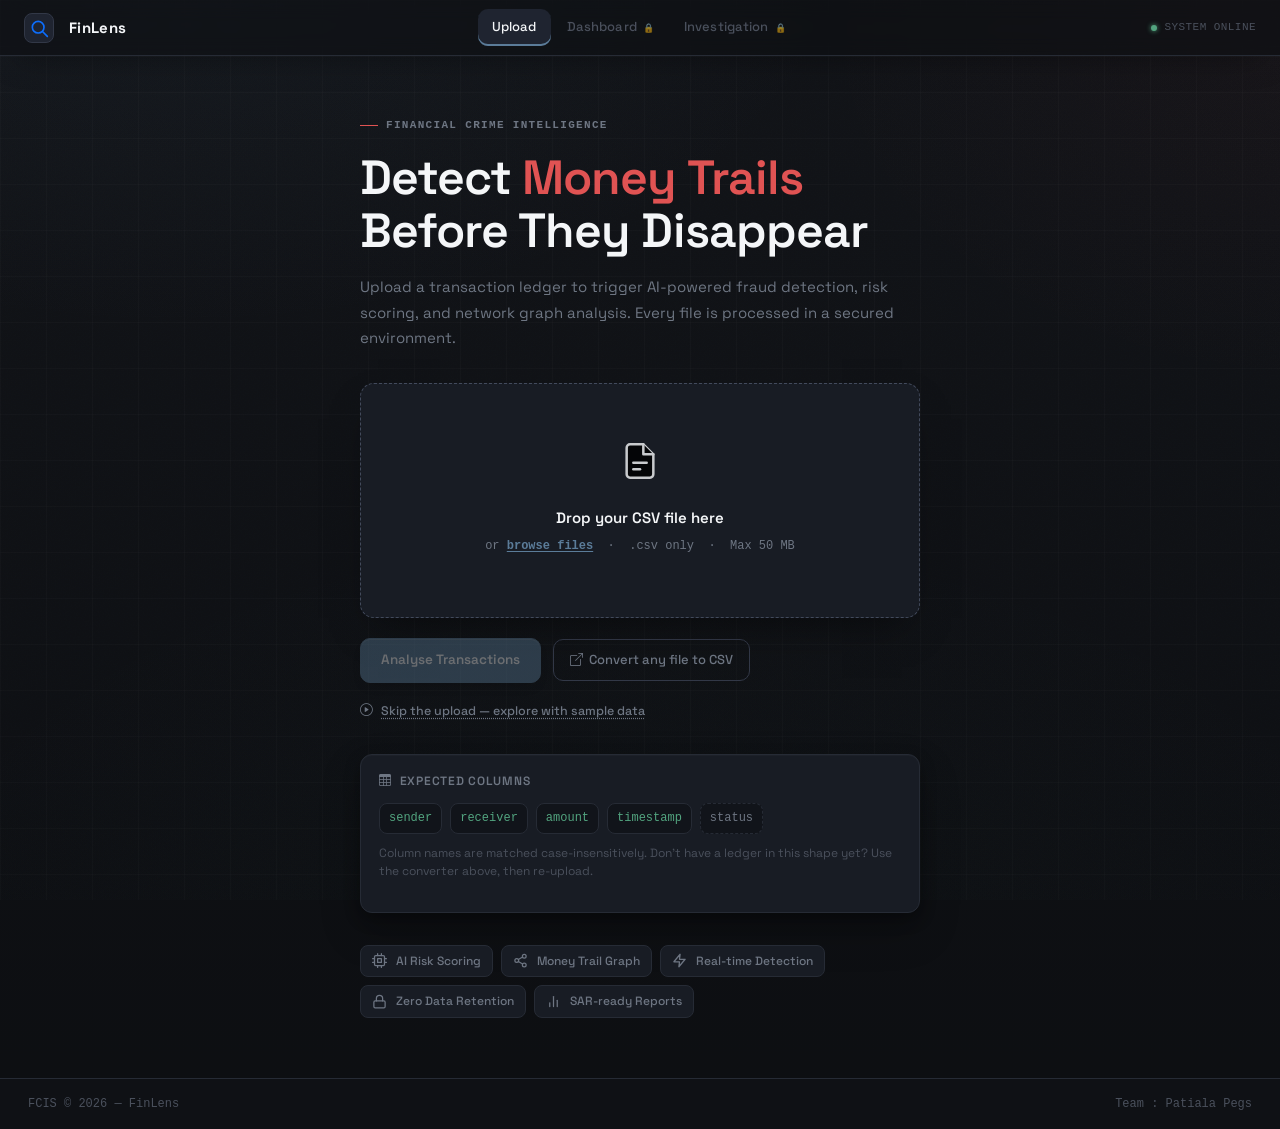
==== commit 5f69d16a: "Add files via upload" ====
--- a/index.html
+++ b/index.html
@@ -125,7 +125,6 @@
           disabled
           aria-label="Upload and analyse CSV file"
         >
-          <span id="upload-spinner" style="display:none" class="spinner" aria-hidden="true"></span>
           <span>Analyse Transactions</span>
         </button>
 
@@ -217,11 +216,66 @@
     </div>
   </main>
 
-  <!-- ===================== FOOTER ===================== -->
+  <!-- Footer -->
   <footer class="fcis-footer">
     <span class="fcis-footer-text">FCIS &copy; 2026 &mdash; FinLens</span>
     <span class="fcis-footer-text">Team : Patiala Pegs</span>
   </footer>
+
+  <!-- ===================== PROCESSING MODAL ===================== -->
+  <!-- Hidden until upload starts; app.js drives every stage/status/% below. -->
+  <div id="processing-overlay" class="processing-overlay" aria-hidden="true">
+    <div class="processing-modal" role="dialog" aria-modal="true" aria-label="Analysis in progress">
+
+      <div class="processing-modal-header">
+        <span class="processing-modal-eyebrow">
+          <i class="bi bi-cpu" aria-hidden="true"></i>
+          FinLens Engine
+        </span>
+        <h2 class="processing-modal-title">Analyzing Your Ledger</h2>
+        <p class="processing-modal-status" id="processing-status-text" aria-live="polite">Preparing upload…</p>
+      </div>
+
+      <ul class="processing-stage-list" id="processing-stage-list">
+        <li class="processing-stage" data-stage="0">
+          <span class="stage-indicator" aria-hidden="true"></span>
+          <span class="stage-text">Uploading File</span>
+        </li>
+        <li class="processing-stage" data-stage="1">
+          <span class="stage-indicator" aria-hidden="true"></span>
+          <span class="stage-text">Reading CSV</span>
+        </li>
+        <li class="processing-stage" data-stage="2">
+          <span class="stage-indicator" aria-hidden="true"></span>
+          <span class="stage-text">Parsing Transactions</span>
+        </li>
+        <li class="processing-stage" data-stage="3">
+          <span class="stage-indicator" aria-hidden="true"></span>
+          <span class="stage-text">Building Transaction Network</span>
+        </li>
+        <li class="processing-stage" data-stage="4">
+          <span class="stage-indicator" aria-hidden="true"></span>
+          <span class="stage-text">Running Risk Analysis</span>
+        </li>
+        <li class="processing-stage" data-stage="5">
+          <span class="stage-indicator" aria-hidden="true"></span>
+          <span class="stage-text">Detecting Suspicious Patterns</span>
+        </li>
+        <li class="processing-stage" data-stage="6">
+          <span class="stage-indicator" aria-hidden="true"></span>
+          <span class="stage-text">Generating Investigation Results</span>
+        </li>
+        <li class="processing-stage" data-stage="7">
+          <span class="stage-indicator" aria-hidden="true"></span>
+          <span class="stage-text">Analysis Complete</span>
+        </li>
+      </ul>
+
+      <div class="processing-progress-track">
+        <div class="processing-progress-fill" id="processing-progress-fill"></div>
+      </div>
+    </div>
+  </div>
 
   <script
     src="https://cdn.jsdelivr.net/npm/bootstrap@5.3.3/dist/js/bootstrap.bundle.min.js"
--- a/style.css
+++ b/style.css
@@ -21,32 +21,89 @@
   --text-secondary: #6E7683;
   --text-tertiary:  #4A505C;
 
-  /* Risk gradient — the only colour system that carries meaning */
-  --critical: #E05353;
-  --high:     #D17A4A;
-  --medium:   #DF9F4F;
-  --low:      #52A47F;
-
-  --critical-wash: rgba(224, 83, 83, 0.12);
-  --high-wash:     rgba(209, 122, 74, 0.12);
-  --medium-wash:   rgba(223, 159, 79, 0.12);
-  --low-wash:      rgba(82, 164, 127, 0.12);
-
-  --critical-border: rgba(224, 83, 83, 0.32);
-  --high-border:     rgba(209, 122, 74, 0.32);
-  --medium-border:   rgba(223, 159, 79, 0.32);
-  --low-border:      rgba(82, 164, 127, 0.32);
+  /* ============================================================
+     SEMANTIC COLOR SYSTEM
+     Every color anywhere in the app that carries meaning maps to
+     exactly one of these five — nothing else should introduce an
+     ad-hoc blue/purple/whatever accent outside this set.
+
+       Critical     Red     — critical risk
+       Warning      Amber   — warning-level risk
+       Medium       Orange  — medium risk
+       Safe         Green   — safe / low risk
+       Information  Blue    — informational / navigational, never risk
+     ============================================================ */
+  --color-critical: #E05353; /* Red */
+  --color-warning:  #DF9F4F; /* Amber */
+  --color-medium:   #D17A4A; /* Orange */
+  --color-safe:     #52A47F; /* Green */
+  --color-info:     #5B7C99; /* Blue */
+
+  --color-critical-wash:   rgba(224, 83, 83, 0.12);
+  --color-warning-wash:    rgba(223, 159, 79, 0.12);
+  --color-medium-wash:     rgba(209, 122, 74, 0.12);
+  --color-safe-wash:       rgba(82, 164, 127, 0.12);
+  --color-info-wash:       rgba(91, 124, 153, 0.14);
+
+  --color-critical-border: rgba(224, 83, 83, 0.32);
+  --color-warning-border:  rgba(223, 159, 79, 0.32);
+  --color-medium-border:   rgba(209, 122, 74, 0.32);
+  --color-safe-border:     rgba(82, 164, 127, 0.32);
+  --color-info-border:     rgba(91, 124, 153, 0.32);
+
+  --color-info-hover: #6E91AC;
+
+  /* Legacy names — every existing var(--critical)/var(--high)/etc.
+     usage throughout this file keeps working unchanged. "High" now
+     resolves to Warning/Amber and "Medium" to Medium/Orange, per
+     the semantic legend above; "accent" is Information/Blue. */
+  --critical: var(--color-critical);
+  --high:     var(--color-warning);
+  --medium:   var(--color-medium);
+  --low:      var(--color-safe);
+
+  --critical-wash: var(--color-critical-wash);
+  --high-wash:     var(--color-warning-wash);
+  --medium-wash:   var(--color-medium-wash);
+  --low-wash:      var(--color-safe-wash);
+
+  --critical-border: var(--color-critical-border);
+  --high-border:     var(--color-warning-border);
+  --medium-border:   var(--color-medium-border);
+  --low-border:      var(--color-safe-border);
 
   /* Neutral accent — used for navigation/action, never for risk */
-  --accent:       #5B7C99;
-  --accent-hover: #6E91AC;
-  --accent-wash:  rgba(91, 124, 153, 0.14);
-  --accent-border:rgba(91, 124, 153, 0.32);
+  --accent:       var(--color-info);
+  --accent-hover: var(--color-info-hover);
+  --accent-wash:  var(--color-info-wash);
+  --accent-border:var(--color-info-border);
 
   /* Type */
   --font-display: 'Space Grotesk', -apple-system, BlinkMacSystemFont, sans-serif;
   --font-body:    'Space Grotesk', -apple-system, BlinkMacSystemFont, sans-serif;
-  --font-mono:    'Space Grotesk', 'Courier New', monospace;
+  --font-mono:    'JetBrains Mono', 'Courier New', monospace;
+
+  /* ============================================================
+     TYPE SCALE
+     Five tiers, used consistently everywhere instead of one-off
+     font-sizes. Fluid (clamp) where a size appears at very
+     different viewport widths; fixed where it doesn't.
+       Hero Titles    ~48px  — page hero headlines (upload page)
+       Major KPIs     ~32px  — the big numbers on stat cards
+       Section Titles ~18px  — page-level headings (h1 per page)
+       Body           ~15px  — default running text
+       Metadata       ~12px  — timestamps, captions, fine print
+     ============================================================ */
+  --fs-hero:    clamp(30px, 5vw + 14px, 48px);
+  --fs-kpi:     clamp(24px, 2.4vw + 16px, 32px);
+  --fs-section: clamp(17px, 1vw + 14px, 18px);
+  --fs-body:    15px;
+  --fs-meta:    12px;
+
+  --lh-hero:    1.12;
+  --lh-section: 1.3;
+  --lh-body:    1.7;
+  --lh-meta:    1.5;
 
   /* Radii */
   --radius-sm: 8px;
@@ -88,8 +145,8 @@
 body {
   font-family: var(--font-body);
   color: var(--text-primary);
-  font-size: 14px;
-  line-height: 1.6;
+  font-size: var(--fs-body);
+  line-height: var(--lh-body);
   min-height: 100vh;
   -webkit-font-smoothing: antialiased;
   font-feature-settings: "tnum" 1;
@@ -391,11 +448,12 @@
 
 .stat-value {
   font-family: var(--font-mono);
-  font-size: 28px;
+  font-size: var(--fs-kpi);
   font-weight: 600;
   line-height: 1;
   margin-bottom: 6px;
   letter-spacing: -0.01em;
+  font-variant-numeric: tabular-nums;
 }
 .stat-label {
   font-size: 11px;
@@ -675,18 +733,18 @@
 
 .upload-title {
   font-family: var(--font-display);
-  font-size: clamp(24px, 6vw, 34px);
+  font-size: var(--fs-hero);
   font-weight: 600;
-  line-height: 1.2;
-  margin-bottom: 14px;
+  line-height: var(--lh-hero);
+  margin-bottom: 16px;
   letter-spacing: -0.02em;
 }
 .upload-title span { color: var(--critical); }
 
-.upload-subtitle { font-size: clamp(13px, 3.2vw, 14px); color: var(--text-secondary); line-height: 1.7; margin-bottom: clamp(22px, 6vw, 32px); }
+.upload-subtitle { font-size: clamp(14px, 3.2vw, var(--fs-body)); color: var(--text-secondary); line-height: var(--lh-body); margin-bottom: clamp(22px, 6vw, 32px); }
 
 .drop-zone {
-  background: #d4e0eb;
+  background: var(--bg-panel);
   border: 1px dashed var(--border-strong);
   border-radius: var(--radius-xl);
   padding: clamp(28px, 8vw, 44px) clamp(18px, 6vw, 32px);
@@ -696,16 +754,16 @@
   transition: border-color var(--motion), background var(--motion), box-shadow var(--motion);
   position: relative;
 }
-.drop-zone:hover, .drop-zone.drag-over { border-color: var(--accent); background: #a9a8da; }
+.drop-zone:hover, .drop-zone.drag-over { border-color: var(--color-info); background: var(--color-info-wash); }
 .drop-zone.drag-over { border-style: solid; }
-.drop-zone.has-file  { border-color: var(--low); border-style: solid; background: var(--low-wash); }
-.drop-zone.error-state { border-color: var(--critical); border-style: solid; background: var(--critical-wash); }
+.drop-zone.has-file  { border-color: var(--color-safe); border-style: solid; background: var(--color-safe-wash); }
+.drop-zone.error-state { border-color: var(--color-critical); border-style: solid; background: var(--color-critical-wash); }
 
 .drop-icon { font-size: 36px; margin-bottom: 16px; display: block; opacity: 0.8; transition: transform var(--motion); }
 .drop-zone:hover .drop-icon { transform: translateY(-2px); }
-.drop-title { font-size: 15px; font-weight: 600; margin-bottom: 6px; color: #11141A; }
-.drop-hint { font-size: 12px; color: #11141A; font-family: var(--font-mono); }
-.drop-browse { color: var(--accent); font-weight: 600; cursor: pointer; text-decoration: underline; text-underline-offset: 2px; }
+.drop-title { font-size: 15px; font-weight: 600; margin-bottom: 6px; color: var(--text-primary); }
+.drop-hint { font-size: 12px; color: var(--text-secondary); font-family: var(--font-mono); }
+.drop-browse { color: var(--color-info); font-weight: 600; cursor: pointer; text-decoration: underline; text-underline-offset: 2px; }
 
 .file-selected-info {
   display: none;
@@ -737,60 +795,187 @@
 @keyframes spin { to { transform: rotate(360deg); } }
 
 /* ============================================================
-   MULTI-STAGE PROCESSING PANEL
-   Replaces the old inline button spinner. Stage 0's fill is
-   driven by real upload byte-progress; stages 1–4 advance on a
-   steady timer since the server gives no granular signal for
-   them; stage 5 only ever lights up on a real successful response.
-   ============================================================ */
-.processing-panel {
-  max-height: 0;
+   PROCESSING MODAL
+   Full-screen staged analysis experience shown while a real
+   upload is in flight. Stage 0 tracks real upload byte-progress
+   (XHR upload.onprogress); stages 1-6 have no backend signal to
+   sync to, so they advance on a steady timer as a clearly
+   best-effort approximation; stage 7 ("Analysis Complete") only
+   ever fires on an actual successful server response.
+   ============================================================ */
+.processing-overlay {
+  position: fixed;
+  inset: 0;
+  z-index: 3000;
+  display: none;
+  align-items: center;
+  justify-content: center;
+  padding: 24px;
+  background: rgba(10, 12, 16, 0.72);
+  backdrop-filter: blur(6px);
+  -webkit-backdrop-filter: blur(6px);
   opacity: 0;
-  overflow: hidden;
-  border-radius: var(--radius-lg);
-  transition: max-height 420ms var(--ease), opacity 300ms var(--ease), padding 420ms var(--ease), margin 420ms var(--ease);
-}
-.processing-panel.visible {
-  max-height: 480px;
-  opacity: 1;
-  margin-top: 16px;
-  padding: 18px 20px;
-  background: var(--bg-panel);
-  border: 1px solid var(--border-subtle);
-  box-shadow: var(--shadow-float);
-}
-
-.processing-header {
-  display: flex;
-  align-items: center;
-  justify-content: space-between;
-  margin-bottom: 10px;
-}
-.processing-title {
+  transition: opacity 260ms var(--ease);
+}
+.processing-overlay.visible { display: flex; opacity: 1; }
+
+.processing-modal {
+  width: 100%;
+  max-width: 420px;
+  padding: 32px 30px 26px;
+  border-radius: var(--radius-xl);
+  background: linear-gradient(180deg, var(--bg-panel-raised), var(--bg-panel));
+  border: 1px solid var(--border-default);
+  box-shadow: var(--shadow-drawer), var(--glow-accent);
+  transform: translateY(10px) scale(0.98);
+  opacity: 0;
+  transition: transform 380ms var(--ease), opacity 380ms var(--ease);
+}
+.processing-overlay.visible .processing-modal { transform: translateY(0) scale(1); opacity: 1; }
+
+.processing-modal-header { text-align: center; margin-bottom: 26px; }
+
+.processing-modal-eyebrow {
+  display: inline-flex;
+  align-items: center;
+  gap: 6px;
   font-family: var(--font-mono);
-  font-size: 11px;
+  font-size: 10px;
   font-weight: 700;
   text-transform: uppercase;
-  letter-spacing: 0.1em;
+  letter-spacing: 0.14em;
+  color: var(--accent);
+  margin-bottom: 10px;
+}
+
+.processing-modal-title {
+  font-family: var(--font-display);
+  font-size: var(--fs-section);
+  font-weight: 600;
+  letter-spacing: -0.01em;
+  margin-bottom: 6px;
+}
+
+.processing-modal-status {
+  font-size: var(--fs-meta);
   color: var(--text-secondary);
-}
-.processing-percent {
-  font-family: var(--font-mono);
+  min-height: 18px;
+  transition: opacity 200ms var(--ease);
+}
+
+.processing-stage-list {
+  list-style: none;
+  display: flex;
+  flex-direction: column;
+  gap: 3px;
+  margin-bottom: 22px;
+}
+
+.processing-stage {
+  display: flex;
+  align-items: center;
+  gap: 12px;
+  padding: 8px 10px;
+  border-radius: var(--radius-md);
+  opacity: 0;
+  transform: translateY(6px);
+  transition: opacity 320ms var(--ease), transform 320ms var(--ease), background 200ms var(--ease);
+}
+/* Stages reveal in sequence rather than all sitting there at once. */
+.processing-stage.stage-visible { opacity: 1; transform: translateY(0); }
+.processing-stage.stage-active { background: var(--bg-inset); }
+
+.stage-indicator {
+  flex-shrink: 0;
+  width: 18px;
+  height: 18px;
+  border-radius: 50%;
+  border: 1.5px solid var(--border-default);
+  position: relative;
+  display: flex;
+  align-items: center;
+  justify-content: center;
+}
+
+.stage-text {
   font-size: 13px;
+  color: var(--text-tertiary);
+  transition: color var(--motion-fast), font-weight var(--motion-fast);
+}
+
+/* Active stage — spinning ring + a soft pulse on the row itself */
+.processing-stage.stage-active .stage-indicator {
+  border-color: var(--accent);
+  border-top-color: transparent;
+  animation: processing-spin 0.8s linear infinite;
+}
+.processing-stage.stage-active .stage-text {
+  color: var(--text-primary);
+  font-weight: 600;
+}
+.processing-stage.stage-active .stage-indicator::after {
+  content: '';
+  position: absolute;
+  inset: -5px;
+  border-radius: 50%;
+  box-shadow: 0 0 0 0 var(--accent-wash);
+  animation: processing-pulse 1.6s ease-out infinite;
+}
+
+@keyframes processing-spin { to { transform: rotate(360deg); } }
+@keyframes processing-pulse {
+  0%   { box-shadow: 0 0 0 0 var(--accent-wash); }
+  70%  { box-shadow: 0 0 0 8px rgba(91, 124, 153, 0); }
+  100% { box-shadow: 0 0 0 0 rgba(91, 124, 153, 0); }
+}
+
+/* Completed stage — green check, quiet pop-in, no lingering emphasis */
+.processing-stage.stage-done .stage-indicator {
+  border-color: var(--color-safe);
+  background: var(--color-safe);
+  animation: processing-check-in 340ms var(--ease);
+}
+.processing-stage.stage-done .stage-indicator::after {
+  content: '✓';
+  font-size: 10px;
   font-weight: 700;
-  color: var(--accent);
-  font-variant-numeric: tabular-nums;
-}
-
-.processing-bar-track {
-  position: relative;
-  height: 6px;
+  color: var(--bg-primary);
+  line-height: 1;
+  animation: none;
+  box-shadow: none;
+  position: static;
+  inset: auto;
+}
+.processing-stage.stage-done .stage-text { color: var(--text-secondary); font-weight: 500; }
+
+@keyframes processing-check-in {
+  0%   { transform: scale(0.4); opacity: 0.5; }
+  60%  { transform: scale(1.15); }
+  100% { transform: scale(1); opacity: 1; }
+}
+
+/* Error — best-effort marker on whichever stage was active; the
+   real reason always surfaces in the status line beneath the title. */
+.processing-stage.stage-error .stage-indicator {
+  border-color: var(--color-critical);
+  background: var(--color-critical);
+}
+.processing-stage.stage-error .stage-indicator::after {
+  content: '!';
+  font-size: 10px;
+  font-weight: 800;
+  color: var(--bg-primary);
+  line-height: 1;
+}
+.processing-stage.stage-error .stage-text { color: var(--color-critical); font-weight: 600; }
+
+.processing-progress-track {
+  height: 4px;
   border-radius: 999px;
   background: var(--bg-inset);
   overflow: hidden;
-  margin-bottom: 16px;
-}
-.processing-bar-fill {
+}
+.processing-progress-fill {
   position: relative;
   height: 100%;
   width: 0%;
@@ -799,99 +984,23 @@
   transition: width 550ms cubic-bezier(0.4, 0, 0.2, 1);
   overflow: hidden;
 }
-.processing-bar-fill::after {
+.processing-progress-fill::after {
   content: '';
   position: absolute;
   inset: 0;
-  background: linear-gradient(110deg, transparent 30%, rgba(255, 255, 255, 0.3) 50%, transparent 70%);
+  background: linear-gradient(110deg, transparent 30%, rgba(255, 255, 255, 0.28) 50%, transparent 70%);
   background-size: 200% 100%;
-  animation: processing-shimmer 1.6s linear infinite;
+  animation: processing-shimmer 1.7s linear infinite;
 }
 @keyframes processing-shimmer {
   from { background-position: 160% 0; }
   to   { background-position: -60% 0; }
 }
 
-.processing-stages {
-  list-style: none;
-  display: flex;
-  flex-direction: column;
-  gap: 1px;
-}
-.processing-stage {
-  display: flex;
-  align-items: center;
-  gap: 10px;
-  padding: 6px 4px;
-  border-radius: var(--radius-sm);
-}
-
-.stage-icon {
-  flex-shrink: 0;
-  width: 18px;
-  height: 18px;
-  border-radius: 50%;
-  border: 1.5px solid var(--border-default);
-  display: flex;
-  align-items: center;
-  justify-content: center;
-  transition: border-color var(--motion-fast), background var(--motion-fast);
-}
-
-.stage-label {
-  font-size: 12.5px;
-  color: var(--text-tertiary);
-  transition: color var(--motion-fast), font-weight var(--motion-fast);
-}
-
-/* Active — real-time spinner ring */
-.processing-stage.stage-active .stage-icon {
-  border-color: var(--accent);
-  border-top-color: transparent;
-  animation: processing-spin 0.7s linear infinite;
-}
-.processing-stage.stage-active .stage-label {
-  color: var(--text-primary);
-  font-weight: 600;
-}
-@keyframes processing-spin { to { transform: rotate(360deg); } }
-
-/* Done — filled checkmark, small pop-in */
-.processing-stage.stage-done .stage-icon {
-  border-color: var(--low);
-  background: var(--low);
-  animation: processing-check-in 320ms var(--ease);
-}
-.processing-stage.stage-done .stage-icon::after {
-  content: '✓';
-  font-size: 10px;
-  font-weight: 700;
-  color: #0F1115;
-  line-height: 1;
-}
-.processing-stage.stage-done .stage-label { color: var(--text-secondary); }
-
-@keyframes processing-check-in {
-  0%   { transform: scale(0.4); opacity: 0.4; }
-  60%  { transform: scale(1.15); }
-  100% { transform: scale(1); opacity: 1; }
-}
-
-/* Error — best-effort marker on whichever stage was active when the
-   server call failed; the exact reason is always in the status line. */
-.processing-stage.stage-error .stage-icon {
-  border-color: var(--critical);
-  background: var(--critical);
-  animation: none;
-}
-.processing-stage.stage-error .stage-icon::after {
-  content: '!';
-  font-size: 10px;
-  font-weight: 800;
-  color: #0F1115;
-  line-height: 1;
-}
-.processing-stage.stage-error .stage-label { color: var(--critical); font-weight: 600; }
+@media (max-width: 480px) {
+  .processing-modal { padding: 26px 20px 20px; }
+  .stage-text { font-size: 12.5px; }
+}
 
 .upload-actions { margin-top: 20px; display: flex; gap: 12px; align-items: center; flex-wrap: wrap; }
 
@@ -961,7 +1070,7 @@
   border-radius: var(--radius-sm);
 }
 .schema-cols code.schema-optional { color: var(--text-secondary); border-style: dashed; }
-.schema-note { font-size: 12px; color: var(--text-tertiary); line-height: 1.6; }
+.schema-note { font-size: var(--fs-meta); color: var(--text-tertiary); line-height: var(--lh-meta); }
 
 .feature-pills { display: flex; flex-wrap: wrap; gap: 8px; margin-top: clamp(20px, 6vw, 32px); }
 
@@ -980,7 +1089,7 @@
   display: inline-flex; align-items: center; gap: 9px;
   transition: border-color var(--motion-fast), color var(--motion-fast);
 }
-.feature-pill:hover { border-color: var(--border-strong); color: #0F1115; background: #6E91AC; }
+.feature-pill:hover { border-color: var(--border-strong); color: var(--bg-primary); background: var(--color-info-hover); }
 .feature-pill span { font-size: 10px; }
 
 /* ============================================================
@@ -999,7 +1108,7 @@
   margin: 0 auto;
 }
 .page-empty-state h2 { font-size: 19px; }
-.page-empty-state .empty-lede { font-size: 13.5px; color: var(--text-secondary); line-height: 1.7; margin-bottom: 2px; }
+.page-empty-state .empty-lede { font-size: var(--fs-body); color: var(--text-secondary); line-height: var(--lh-body); margin-bottom: 2px; }
 
 /* Illustration placeholder: a soft glowing badge around a single glyph,
    in keeping with the app's restrained-glow / thin-border language
@@ -1070,8 +1179,8 @@
    ============================================================ */
 .dashboard-layout { padding: clamp(16px, 5vw, 26px) clamp(14px, 5vw, 28px); max-width: 1400px; margin: 0 auto; background: linear-gradient(180deg, rgba(255, 255, 255, 0.012), rgba(0, 0, 0, 0.14)); }
 .page-header { margin-bottom: clamp(18px, 5vw, 26px); }
-.page-title { font-family: var(--font-display); font-size: clamp(18px, 4.5vw, 20px); font-weight: 600; letter-spacing: -0.01em; }
-.page-subtitle { font-size: 13px; color: var(--text-secondary); margin-top: 3px; }
+.page-title { font-family: var(--font-display); font-size: var(--fs-section); line-height: var(--lh-section); font-weight: 600; letter-spacing: -0.01em; }
+.page-subtitle { font-size: var(--fs-meta); color: var(--text-secondary); line-height: var(--lh-meta); margin-top: 4px; }
 
 @media (max-width: 560px) {
   .page-header { flex-direction: column; align-items: stretch !important; gap: 10px; }
@@ -1084,6 +1193,71 @@
   text-transform: uppercase; letter-spacing: 0.06em;
 }
 .section-title::before { content: ''; width: 3px; height: 14px; background: var(--accent); border-radius: 2px; display: inline-block; }
+
+/* ============================================================
+   NARRATIVE SECTION HEADERS
+   A section-title (eyebrow) paired with one line of plain-English
+   framing underneath it — used to walk the reader through what
+   happened, why it matters, and what to do next.
+   ============================================================ */
+.section-header-group { margin-bottom: 16px; }
+.section-header-group .section-title { margin-bottom: 5px; }
+.section-desc {
+  font-size: var(--fs-meta);
+  line-height: var(--lh-meta);
+  color: var(--text-secondary);
+  max-width: 640px;
+}
+
+/* Graph panel framing — sits between the header and the canvas,
+   doesn't touch #network-graph or how it renders. */
+.graph-subtitle {
+  padding: 8px 18px 0;
+  font-size: var(--fs-meta);
+  color: var(--text-secondary);
+  flex-shrink: 0;
+}
+.graph-subtitle strong { color: var(--text-primary); font-weight: 600; }
+
+/* Closing "what's next" call-to-action — appears at the bottom of
+   both Dashboard and Investigation to keep the reader moving
+   through the investigation instead of dead-ending on a table. */
+.next-steps {
+  margin-top: 28px;
+  padding: 20px 24px;
+  border-radius: var(--radius-lg);
+  border: 1px solid var(--border-subtle);
+  background: linear-gradient(135deg, var(--bg-panel), var(--bg-panel-raised));
+  box-shadow: var(--shadow-float);
+  display: flex;
+  align-items: center;
+  justify-content: space-between;
+  gap: 20px;
+  flex-wrap: wrap;
+}
+.next-steps-copy { max-width: 560px; }
+.next-steps-eyebrow {
+  display: flex;
+  align-items: center;
+  gap: 7px;
+  font-family: var(--font-mono);
+  font-size: 10px;
+  font-weight: 700;
+  text-transform: uppercase;
+  letter-spacing: 0.12em;
+  color: var(--accent);
+  margin-bottom: 6px;
+}
+.next-steps-title { font-size: var(--fs-section); font-weight: 600; margin-bottom: 4px; }
+.next-steps-text { font-size: var(--fs-meta); color: var(--text-secondary); line-height: var(--lh-meta); }
+.next-steps-actions { flex-shrink: 0; display: flex; gap: 10px; flex-wrap: wrap; }
+
+@media (max-width: 640px) {
+  .next-steps { flex-direction: column; align-items: stretch; text-align: left; padding: 18px; }
+  .next-steps-actions { justify-content: stretch; }
+  .next-steps-actions .btn-fcis-primary,
+  .next-steps-actions .btn-fcis-ghost { flex: 1; justify-content: center; }
+}
 
 .stats-grid { display: grid; grid-template-columns: repeat(4, 1fr); gap: 14px; margin-bottom: 24px; }
 @media (max-width: 1024px) { .stats-grid { grid-template-columns: repeat(2, 1fr); } }
@@ -1181,10 +1355,9 @@
 @media (max-width: 540px) {
   .stat-card { padding: 16px 18px; }
   .stat-icon { width: 32px; height: 32px; margin-bottom: 12px; font-size: 14px; }
-  .stat-value { font-size: 24px; }
-}
-
-.table-toolbar { display: flex; align-items: center; justify-content: space-between; flex-wrap: wrap; gap: 12px; margin-bottom: 16px; }
+}
+
+.table-toolbar { display: flex; align-items: flex-start; justify-content: space-between; flex-wrap: wrap; gap: 12px; margin-bottom: 16px; }
 
 @media (max-width: 560px) {
   .table-toolbar { flex-direction: column; align-items: stretch; }
@@ -1212,7 +1385,7 @@
 
 .empty-state { text-align: center; padding: 56px 24px; color: var(--text-tertiary); }
 .empty-state-icon { font-size: 32px; margin-bottom: 12px; opacity: 0.4; }
-.empty-state-text { font-size: 13px; }
+.empty-state-text { font-size: var(--fs-meta); line-height: var(--lh-meta); }
 
 .skeleton {
   background: linear-gradient(90deg, var(--bg-panel-raised) 25%, var(--bg-inset) 50%, var(--bg-panel-raised) 75%);
@@ -1294,8 +1467,9 @@
 
 .mc-filename {
   font-family: var(--font-mono);
-  font-size: clamp(15px, 2.3vw, 19px);
+  font-size: clamp(15px, 2.3vw, var(--fs-section));
   font-weight: 600;
+  line-height: var(--lh-section);
   color: var(--text-primary);
   letter-spacing: -0.01em;
   white-space: nowrap;
@@ -1305,9 +1479,9 @@
 }
 
 .mc-subline {
-  font-size: 12px;
+  font-size: var(--fs-meta);
   color: var(--text-secondary);
-  line-height: 1.5;
+  line-height: var(--lh-meta);
 }
 
 .mc-selected-entity {
@@ -1352,7 +1526,7 @@
 .mc-risk-tier.tier-high     { color: var(--high); }
 .mc-risk-tier.tier-medium   { color: var(--medium); }
 .mc-risk-tier.tier-low      { color: var(--low); }
-.mc-risk-pct { font-size: 12px; font-weight: 500; color: var(--text-secondary); }
+.mc-risk-pct { font-family: var(--font-mono); font-size: var(--fs-meta); font-weight: 500; color: var(--text-secondary); }
 
 .mc-status-value.status-complete { color: var(--low); }
 .mc-status-value.status-pending  { color: var(--text-tertiary); }
@@ -1498,9 +1672,9 @@
   transition: transform var(--motion), opacity var(--motion);
 }
 .account-panel { top: 16px; right: 16px; width: 340px; height: calc(34% - 20px); display: flex; flex-direction: column; }
-.report-panel { top: 34%; right: 16px; width: 340px; height: calc(33% - 14px); display: flex; flex-direction: column; background: #1F2430; }
-.activity-panel { top: 67%; right: 16px; width: 340px; height: calc(33% - 22px); display: flex; flex-direction: column; background: #1F2430; }
-.tx-panel { left: 16px; right: 372px; bottom: 16px; max-height: 300px; display: flex; flex-direction: column; background: #1F2430; }
+.report-panel { top: 34%; right: 16px; width: 340px; height: calc(33% - 14px); display: flex; flex-direction: column; background: var(--bg-panel-raised); }
+.activity-panel { top: 67%; right: 16px; width: 340px; height: calc(33% - 22px); display: flex; flex-direction: column; background: var(--bg-panel-raised); }
+.tx-panel { left: 16px; right: 372px; bottom: 16px; max-height: 300px; display: flex; flex-direction: column; background: var(--bg-panel-raised); }
 
 @media (max-width: 1280px) {
   .account-panel, .report-panel, .activity-panel { width: 300px; }
@@ -1543,7 +1717,7 @@
   padding: 2px 6px; border-radius: var(--radius-sm); letter-spacing: 0.08em;
 }
 .report-panel-body { padding: 16px 18px; overflow-y: auto; flex: 1; }
-.report-text { font-size: 13px; color: var(--text-secondary); line-height: 1.75; margin-top: 12px; }
+.report-text { font-size: var(--fs-body); color: var(--text-secondary); line-height: var(--lh-body); margin-top: 12px; }
 .report-text strong { color: var(--text-primary); }
 .report-placeholder { font-size: 12px; color: var(--text-tertiary); margin-top: 12px; display: flex; align-items: flex-start; gap: 8px; }
 
@@ -1681,7 +1855,7 @@
 .timeline-dot-low      { background: var(--low); }
 .timeline-body { flex: 1; }
 .timeline-head { display: flex; align-items: center; gap: 8px; margin-bottom: 3px; flex-wrap: wrap; }
-.timeline-date { font-size: 11px; color: var(--text-secondary); }
+.timeline-date { font-size: var(--fs-meta); line-height: var(--lh-meta); color: var(--text-secondary); }
 .timeline-desc { font-size: 12.5px; color: var(--text-primary); font-family: var(--font-mono); }
 
 /* ============================================================
@@ -1698,7 +1872,7 @@
 
 .suspicious-toolbar {
   display: flex;
-  align-items: center;
+  align-items: flex-start;
   justify-content: space-between;
   gap: 12px;
   margin-bottom: 12px;
@@ -1762,7 +1936,7 @@
    FOOTER
    ============================================================ */
 .fcis-footer { border-top: 1px solid var(--border-subtle); padding: 16px 28px; display: flex; align-items: center; justify-content: space-between; flex-wrap: wrap; gap: 8px; }
-.fcis-footer-text { font-size: 11px; color: var(--text-tertiary); font-family: var(--font-mono); }
+.fcis-footer-text { font-size: var(--fs-meta); line-height: var(--lh-meta); color: var(--text-tertiary); font-family: var(--font-mono); }
 
 /* ============================================================
    UTILITY
